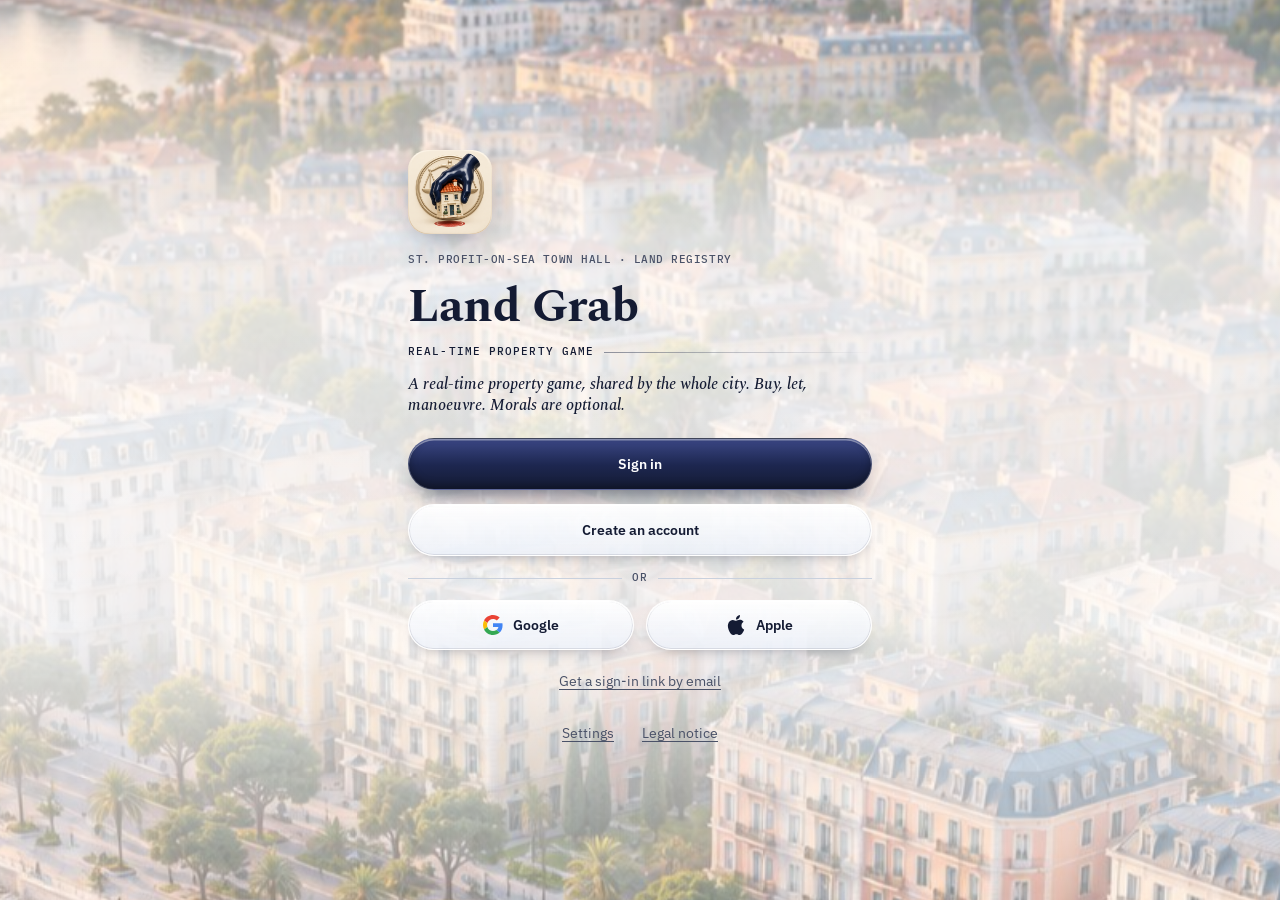
==== index.html @ 0602dc7c "Mise à jour du jeu (0fb1135)" ====
<!doctype html>
<html lang="fr">
  <head>
    <meta charset="UTF-8" />
    <meta
      name="viewport"
      content="width=device-width, initial-scale=1, viewport-fit=cover, user-scalable=no"
    />
    <meta name="theme-color" content="#eef2f8" />
    <meta name="apple-mobile-web-app-capable" content="yes" />
    <meta name="mobile-web-app-capable" content="yes" />
    <meta name="apple-mobile-web-app-status-bar-style" content="black-translucent" />
    <meta name="apple-mobile-web-app-title" content="Main Basse" />
    <link rel="apple-touch-icon" href="./icon-180.png" />
    <link rel="manifest" href="./manifest.webmanifest" />
    <link rel="icon" href="./favicon.png" type="image/png" />
    <title>Main Basse · Land Grab</title>
    <script type="module" crossorigin src="./assets/index-DuC7B8xB.js"></script>
    <link rel="stylesheet" crossorigin href="./assets/index-PH5h5qGn.css">
  </head>
  <body>
    <div id="app"></div>
  </body>
</html>
---- assets/index-PH5h5qGn.css ----
@font-face{font-family:Spectral;font-style:normal;font-display:swap;font-weight:700;src:url(./spectral-latin-700-normal-Cd2m0ohD.woff2)format("woff2"),url(./spectral-latin-700-normal-Cxe-XGuy.woff)format("woff")}@font-face{font-family:Spectral;font-style:italic;font-display:swap;font-weight:500;src:url(./spectral-latin-500-italic-CqeZqSS8.woff2)format("woff2"),url(./spectral-latin-500-italic-DxwFSvPk.woff)format("woff")}@font-face{font-family:IBM Plex Sans;font-style:normal;font-display:swap;font-weight:400;src:url(./ibm-plex-sans-latin-400-normal-CDDApCn2.woff2)format("woff2"),url(./ibm-plex-sans-latin-400-normal-CYLoc0-x.woff)format("woff")}@font-face{font-family:IBM Plex Sans;font-style:normal;font-display:swap;font-weight:500;src:url(./ibm-plex-sans-latin-500-normal-6ng42L7E.woff2)format("woff2"),url(./ibm-plex-sans-latin-500-normal-BgVn5rGT.woff)format("woff")}@font-face{font-family:IBM Plex Sans;font-style:normal;font-display:swap;font-weight:600;src:url(./ibm-plex-sans-latin-600-normal-CuJfVYMP.woff2)format("woff2"),url(./ibm-plex-sans-latin-600-normal-Cu4Hd6ag.woff)format("woff")}@font-face{font-family:IBM Plex Mono;font-style:normal;font-display:swap;font-weight:500;src:url(./ibm-plex-mono-latin-500-normal-DSY6xOcd.woff2)format("woff2"),url(./ibm-plex-mono-latin-500-normal-CB9ihrfo.woff)format("woff")}@font-face{font-family:IBM Plex Mono;font-style:normal;font-display:swap;font-weight:600;src:url(./ibm-plex-mono-latin-600-normal-BgSNZQsw.woff2)format("woff2"),url(./ibm-plex-mono-latin-600-normal-DWFSQ4vo.woff)format("woff")}:root{--f-acte:"Spectral", Georgia, "Times New Roman", serif;--f-ui:"IBM Plex Sans", system-ui, -apple-system, "Segoe UI", sans-serif;--f-ref:"IBM Plex Mono", ui-monospace, Menlo, monospace}*,:before,:after{box-sizing:border-box}[hidden]{display:none!important}html,body{height:100%}body{background:var(--desk);color:var(--ink);font-family:var(--f-ui);-webkit-tap-highlight-color:transparent;place-items:center;margin:0;font-size:14px;line-height:1.45;display:grid;overflow:hidden}#app{place-items:center;width:100%;height:100%;display:grid}.frame{background:var(--paper);grid-template-rows:auto 1fr auto;width:100%;height:100%;display:grid;position:relative;overflow:hidden}@media (min-aspect-ratio:3/4) and (min-width:700px){.frame{aspect-ratio:9/19;border:10px solid #1b1f2b;border-radius:34px;width:auto;height:min(100% - 32px,900px);box-shadow:0 30px 60px -30px #0009}}.top{padding:calc(10px + env(safe-area-inset-top,0px)) max(14px, env(safe-area-inset-right,0px)) 0 max(14px, env(safe-area-inset-left,0px));border-bottom:1px solid var(--rule);grid-template-columns:1fr auto;align-items:start;gap:8px 10px;display:grid}.wallet{grid-column:1/-1;justify-content:space-between;align-items:baseline;gap:10px;display:flex}.day-bar{height:3px;margin:0 calc(-1 * max(14px, env(safe-area-inset-left,0px)));background:var(--rule);grid-column:1/-1}.day-bar i{background:var(--ink);width:0;height:100%;display:block}.titles{min-width:0}.city{font-family:var(--f-acte);font-size:1.25rem;font-weight:700;line-height:1.1}.sub,.ref{font-family:var(--f-ref);letter-spacing:.05em;text-transform:uppercase;color:var(--ink-soft);font-size:10.5px}.sub{margin-top:3px}.settings{flex-shrink:0;gap:6px;display:flex}.toggle{border:1.5px solid var(--ink);border-radius:6px;display:inline-flex;overflow:hidden}button{font:inherit;color:var(--ink);background:var(--sheet);cursor:pointer;border:0;min-height:34px;font-weight:600}button:focus-visible{outline:3px solid var(--highlight);outline-offset:-3px}button[aria-pressed=true]{background:var(--ink);color:var(--on-ink)}.chip{padding:0 10px;font-size:12px}.theme-btn{border:1.5px solid var(--ink);border-radius:6px}.stage{min-height:0;position:relative;overflow:hidden}.city-host{place-items:center;display:grid;position:absolute;inset:0}.city-canvas{touch-action:none;cursor:grab;width:100%;height:100%;display:block;position:absolute;inset:0}.city-canvas:active{cursor:grabbing}.city-labels{pointer-events:none;position:absolute;inset:0;overflow:hidden}.district-label{white-space:nowrap;text-align:center;font-family:var(--f-acte);color:var(--ink);text-shadow:0 0 3px var(--paper), 0 0 3px var(--paper), 0 0 6px var(--paper);font-size:12px;font-weight:700;line-height:1.1;position:absolute;top:0;left:0}.district-label small{font-family:var(--f-ref);letter-spacing:.06em;text-transform:uppercase;color:var(--ink-soft);font-size:.62em;font-weight:600;display:block}.map-tag{white-space:nowrap;font-family:var(--f-ref);letter-spacing:.04em;text-transform:uppercase;border-radius:2px;padding:2px 5px;font-size:10px;font-weight:600;position:absolute;top:0;left:0;box-shadow:0 2px 6px -2px #0006}.map-tag.sale{background:var(--highlight);color:#141b33;border:1px solid #141b33}.map-tag.incident{background:var(--stamp);color:#fff;border:1px solid #0006}.zoom-chip{background:var(--ink);color:var(--on-ink);font-family:var(--f-ref);pointer-events:none;border-radius:4px;padding:5px 9px;font-size:10.5px;line-height:1.3;display:grid;position:absolute;top:10px;left:12px}.zoom-chip b{font-size:12px}.side{gap:8px;display:grid;position:absolute;top:30%;right:12px}.round{border:1.5px solid var(--ink);border-radius:6px;width:42px;height:42px;font-size:20px;line-height:1;box-shadow:0 3px 8px -4px #0006}.debug{background:var(--sheet);border:1px solid var(--ink);font-family:var(--f-ref);pointer-events:none;border-radius:4px;grid-template-columns:auto auto;gap:2px 12px;margin:0;padding:6px 9px;font-size:10.5px;display:grid;position:absolute;bottom:10px;left:12px}.debug dt{color:var(--ink-soft)}.debug dd{text-align:right;margin:0;font-weight:600}.sheet{background:var(--sheet);border:1.5px solid var(--ink);border-radius:4px;gap:10px;width:min(100% - 32px,320px);padding:16px;display:grid}.sheet-title{font-family:var(--f-acte);margin:0;font-size:1.35rem;font-weight:700;line-height:1.15}.sheet-body{color:var(--ink-soft);margin:0}.amount{font-family:var(--f-ref);font-variant-numeric:tabular-nums;font-size:1.05rem;font-weight:600}.amount.small{font-size:.9rem}.card{background:var(--sheet);border:1.5px solid var(--ink);border-radius:10px;gap:6px;padding:12px 14px;display:grid;position:relative;box-shadow:0 8px 22px -10px #00000080}.card-title{font-family:var(--f-acte);margin:0;padding-right:40px;font-size:1.2rem;font-weight:700;line-height:1.15}.card-row{flex-wrap:wrap;justify-content:space-between;align-items:baseline;gap:10px;display:flex}.card-where{color:var(--ink-soft)}.close{border:1px solid var(--ink);border-radius:6px;width:34px;height:34px;font-size:18px;position:absolute;top:8px;right:8px}.status{font-family:var(--f-ref);letter-spacing:.05em;text-transform:uppercase;border-radius:2px;padding:2px 6px;font-size:10px;font-weight:600}.st-sale{background:var(--highlight);color:#141b33;border:1px solid #141b33}.st-incident{background:var(--stamp);color:#fff}.st-mine{background:var(--mine);color:#fff}.st-none{color:var(--ink);border:1px solid var(--ink)}.map-bottom{pointer-events:none;gap:8px;display:grid;position:absolute;bottom:12px;left:12px;right:12px}.map-bottom>*{pointer-events:auto}.tabs{border-top:1.5px solid var(--ink);padding-bottom:env(safe-area-inset-bottom,0px);background:var(--sheet);grid-template-columns:repeat(5,1fr);display:grid}.tab{border-radius:0;min-height:54px;padding:0 2px;font-size:12px;position:relative}.tab+.tab{border-left:1px solid var(--rule)}.badge{background:var(--stamp);color:#fff;min-width:18px;height:18px;font-family:var(--f-ref);border-radius:9px;padding:0 5px;font-size:10.5px;font-style:normal;line-height:18px;position:absolute;top:5px;right:6%}.screen{-webkit-overflow-scrolling:touch;background:var(--paper);padding:14px max(14px, env(safe-area-inset-right,0px)) 24px max(14px, env(safe-area-inset-left,0px));align-content:start;gap:12px;display:grid;position:absolute;inset:0;overflow-y:auto}.screen-title{font-family:var(--f-acte);margin:0;font-size:1.5rem;font-weight:700;line-height:1.1}.section-title{font-family:var(--f-ref);letter-spacing:.07em;text-transform:uppercase;color:var(--ink-soft);border-top:2px solid var(--ink);margin:6px 0 0;padding-top:8px;font-size:11px;font-weight:600}.doc{background:var(--sheet);border:1px solid var(--rule);border-radius:4px;gap:6px;padding:12px 14px;display:grid;box-shadow:0 6px 14px -12px #00000080}.doc.letter.unread{border-left-color:var(--stamp)}.doc-row{justify-content:space-between;align-items:baseline;gap:12px;display:flex}.doc-row.total{border-top:1px dashed var(--rule);padding-top:6px;font-weight:600}.doc-label{color:var(--ink-soft);flex-shrink:0}.doc-value{text-align:right;font-weight:500}.doc-note,.doc-body{color:var(--ink-soft);margin:0}.doc-body{color:var(--ink);font-family:var(--f-acte);font-size:1.02rem;font-weight:500}.warn{color:var(--stamp)}.pos{color:var(--money)}.neg{color:var(--stamp)}.stars{letter-spacing:.15em;color:var(--ink)}.stamp{font-family:var(--f-ref);letter-spacing:.1em;text-transform:uppercase;border:2px double;border-radius:4px;padding:2px 8px;font-size:10.5px;font-weight:600;display:inline-block;transform:rotate(-3deg)}.stamp.good{color:var(--money)}.stamp.bad{color:var(--stamp)}.stamp.neutral{color:var(--ink)}.toast{background:var(--sheet);border:1.5px solid var(--ink);pointer-events:none;border-radius:6px;align-items:center;gap:10px;max-width:calc(100% - 24px);padding:8px 12px;font-weight:600;display:flex;position:absolute;top:10px;left:50%;transform:translate(-50%);box-shadow:0 10px 24px -10px #0000008c}.card-actions{flex-wrap:wrap;gap:8px;margin-top:4px;display:flex}.primary,.ghost,.danger{border:1.5px solid var(--ink);border-radius:6px;min-height:40px;padding:0 14px;font-size:13px}.primary{background:var(--ink);color:var(--on-ink)}.danger{background:var(--stamp);border-color:var(--stamp);color:#fff}button:disabled{opacity:.55;cursor:default}.pick-list{gap:6px;max-height:34vh;display:grid;overflow-y:auto}.pick{text-align:left;border:1px solid var(--rule);border-radius:6px;gap:2px;padding:8px 10px;font-weight:400;display:grid}.pick b{font-family:var(--f-acte);font-size:1.02rem}.seg{border:1.5px solid var(--ink);border-radius:8px;grid-template-columns:repeat(3,1fr);display:grid;overflow:hidden}.seg button{min-height:44px;font-size:13px}.rotate{background:var(--paper);text-align:center;place-content:center;gap:8px;padding:24px;display:none;position:absolute;inset:0}@media (orientation:landscape) and (max-height:500px){.rotate{display:grid}}.screen .doc{gap:9px;padding:14px 16px}.screen .doc-row{font-size:14.5px}.screen .doc-note{font-size:14px}.doc.muted{opacity:.6}.meter{background:var(--rule);border-radius:4px;height:8px;overflow:hidden}.meter i{background:var(--ink);height:100%;display:block}.screen>.ghost,.screen>.card-actions{margin-top:4px}.screen .card-actions button{flex:140px;min-height:46px;font-size:14px}.card .doc-row{font-size:14px}.seg.two{background:var(--sheet);grid-template-columns:repeat(2,1fr)}.screen{grid-auto-rows:max-content}.screen>.seg{min-height:46px}.st-rival{color:#fff;background:#8a5bd6}.trip{background:var(--sheet);border:1.5px solid var(--ink);border-radius:6px;grid-template-columns:1fr auto;align-items:center;gap:6px 10px;padding:8px 10px 0 12px;display:grid;position:absolute;top:58px;left:12px;right:66px;overflow:hidden;box-shadow:0 10px 24px -12px #00000080}.trip-text{gap:2px;min-width:0;display:grid}.trip-text b{white-space:nowrap;text-overflow:ellipsis;font-size:13px;overflow:hidden}.trip .ghost{min-height:34px;padding:0 10px;font-size:12px}.trip .day-bar{margin:0 -10px 0 -12px}.player-pin{font-family:var(--f-ref);letter-spacing:.06em;text-transform:uppercase;background:var(--ink);color:var(--on-ink);white-space:nowrap;border-radius:3px;padding:3px 6px;font-size:10px;font-weight:600;position:absolute;top:0;left:0;box-shadow:0 2px 8px -2px #00000080}.player-pin:after{content:"";border:5px solid #0000;border-bottom:0;border-top-color:var(--ink);margin-left:-5px;position:absolute;bottom:-5px;left:50%}.frame.at-home .top,.frame.at-home .tabs,.frame.at-home .zoom-chip,.frame.at-home .side,.frame.at-home .map-bottom,.frame.at-home .trip,.frame.at-home .toast{visibility:hidden}.home{z-index:20;pointer-events:none;grid-template-rows:auto 1fr;transition:opacity .45s,transform .45s cubic-bezier(.2,.8,.2,1);display:grid;position:absolute;inset:0}.home.leaving{opacity:0;transform:scale(1.03)}.home>*{pointer-events:auto}.home-top{padding:calc(16px + env(safe-area-inset-top,0px)) 16px 12px;background:linear-gradient(180deg, var(--home-haze), transparent);justify-content:space-between;align-items:center;gap:10px;display:flex}.home-top>.ref{height:40px;color:var(--ink);background:var(--glass-soft);border:1px solid var(--glass-edge);box-shadow:var(--glass-shadow-soft);border-radius:999px;align-items:center;padding:0 16px;display:flex}.home-sheet{margin:0 12px calc(14px + env(safe-area-inset-bottom,0px));background:var(--glass-bg);border:1px solid var(--glass-edge);box-shadow:var(--glass-shadow);border-radius:36px;align-self:end;gap:12px;padding:24px 22px 18px;display:grid}.home-title{font-family:var(--f-acte);letter-spacing:-.01em;margin:2px 0 0;font-size:clamp(2.6rem,14vw,3.4rem);font-weight:700;line-height:.98}.home-kind{font-family:var(--f-ref);letter-spacing:.1em;text-transform:uppercase;align-items:center;gap:10px;font-size:11px;display:flex}.home-kind:after{content:"";background:linear-gradient(90deg, var(--ink-soft), transparent);opacity:.6;flex:1;height:1px}.home-tagline{font-family:var(--f-acte);margin:0;font-size:1.1rem;font-style:italic;font-weight:500;line-height:1.38}.home-sheet .doc{background:var(--well);box-shadow:var(--well-shadow);border-radius:22px}.home-enter{min-height:56px;margin-top:2px;font-size:15px}.home-foot{text-align:center}:root{--glass:linear-gradient(165deg, #fffffff0 0%, #f5f8fce0 55%, #edf2faeb 100%);--sheen:radial-gradient(120% 55% at 18% 0%, #ffffffbf, #fff0 62%);--glass-bg:var(--sheen), var(--glass);--glass-soft:linear-gradient(170deg, #ffffffdb, #f0f4fbb8);--glass-btn:linear-gradient(180deg, #fffffff5, #ecf1fad1);--glass-drop:linear-gradient(180deg, #fffffffa, #e6ecf8e0);--glass-edge:#fffffff2;--glass-hi:#fff;--glass-line:#141b331a;--glass-shadow:inset 0 1.5px 0 var(--glass-hi), inset 0 -1px 0 #ffffff73, inset 0 0 0 .5px #141b330f, 0 24px 48px -22px #141b338c, 0 3px 10px -4px #141b332e;--glass-shadow-soft:inset 0 1px 0 var(--glass-hi), 0 10px 24px -12px #141b3373;--well:linear-gradient(180deg, #141b3309, #ffffff80);--well-shadow:inset 0 1px 3px #141b3314;--veil:linear-gradient(180deg, #ecf1f8cc, #e2e9f4e6);--home-haze:#e8eef7d9;--ink-grad:linear-gradient(180deg, #3b4785 0%, #1d2750 52%, #141b33 100%);--ink-shadow:inset 0 1.5px 0 #fff6, inset 0 -3px 8px #00000047, 0 14px 26px -12px #141b33bf;--top-space:calc(env(safe-area-inset-top,0px) + 104px);--bottom-space:calc(env(safe-area-inset-bottom,0px) + 92px)}:root[data-theme=nuit]{--glass:linear-gradient(165deg, #2e364cf2 0%, #1e2434e6 55%, #1a202ef0 100%);--sheen:radial-gradient(120% 55% at 18% 0%, #ffffff1f, #fff0 62%);--glass-soft:linear-gradient(170deg, #343c54d6, #202638b8);--glass-btn:linear-gradient(180deg, #404a64f2, #282f42e6);--glass-drop:linear-gradient(180deg, #505c7cf2, #343c54eb);--glass-edge:#ffffff24;--glass-hi:#ffffff38;--glass-line:#ffffff1a;--glass-shadow:inset 0 1.5px 0 var(--glass-hi), inset 0 0 0 .5px #ffffff0d, 0 24px 48px -22px #000000d9, 0 3px 10px -4px #00000080;--glass-shadow-soft:inset 0 1px 0 var(--glass-hi), 0 10px 24px -12px #000000b3;--well:linear-gradient(180deg, #0003, #ffffff08);--well-shadow:inset 0 1px 3px #00000059;--veil:linear-gradient(180deg, #0c1018cc, #0a0d14e6);--home-haze:#0a0d14b3;--ink-grad:linear-gradient(180deg, #fff 0%, #e4e8f2 55%, #c9d0e0 100%);--ink-shadow:inset 0 1.5px 0 #ffffffe6, inset 0 -3px 8px #0000002e, 0 14px 26px -12px #000c}.frame{display:block}.stage{position:absolute;inset:0}.top{z-index:5;top:calc(12px + env(safe-area-inset-top,0px));border:1px solid var(--glass-edge);background:var(--glass-bg);box-shadow:var(--glass-shadow);border-radius:28px;grid-template-columns:1fr auto;gap:8px 12px;padding:12px 16px 12px 18px;position:absolute;left:12px;right:12px}.top .settings{display:none}.top .wallet{grid-area:1/2;justify-items:end;gap:1px;display:grid}.top .day-bar,.trip .day-bar{background:var(--glass-line);border-radius:2px;grid-column:1/-1;height:4px;margin:0;overflow:hidden}.day-bar i{background:var(--ink-grad);border-radius:2px;transition:width .5s}.tabs{z-index:5;left:12px;right:12px;bottom:calc(12px + env(safe-area-inset-bottom,0px));border:1px solid var(--glass-edge);background:var(--glass-bg);box-shadow:var(--glass-shadow);border-radius:40px;gap:2px;padding:6px;position:absolute}.tab,.tab+.tab{border:0}.tab{min-height:56px;color:var(--ink-soft);background:0 0;border-radius:28px;flex-direction:column;justify-content:center;align-items:center;gap:3px;padding:0;font-size:10.5px;transition:background .25s,color .25s,box-shadow .25s;display:flex}.tab[aria-pressed=true]{color:var(--ink);background:var(--glass-drop);box-shadow:inset 0 1px 0 var(--glass-hi), inset 0 -1px 2px #141b3314, 0 4px 10px -4px #141b3359}.tab-icon{fill:none;stroke:currentColor;stroke-width:1.8px;stroke-linecap:round;stroke-linejoin:round;width:22px;height:22px}.badge{min-width:17px;height:17px;box-shadow:0 0 0 2px var(--glass-edge);background:linear-gradient(#e0505a,#b8262f);font-size:10px;line-height:17px;top:4px;right:14%}.zoom-chip{top:var(--top-space);color:var(--ink);background:var(--glass-soft);border:1px solid var(--glass-edge);box-shadow:var(--glass-shadow-soft);border-radius:18px;padding:7px 12px}.zoom-chip b{font-family:var(--f-ui);font-size:13px}.zoom-chip span{color:var(--ink-soft)}.side{gap:10px;top:34%}.round{border:1px solid var(--glass-edge);background:var(--glass-soft);width:48px;height:48px;box-shadow:var(--glass-shadow-soft);border-radius:50%;font-size:22px;font-weight:500}.side-gap{height:6px}.map-bottom{top:var(--top-space);bottom:var(--bottom-space);flex-direction:column;justify-content:flex-end;gap:10px;display:flex}.map-bottom>.seg{flex-shrink:0}.map-bottom>.card{overscroll-behavior:contain;-webkit-overflow-scrolling:touch;min-height:0;overflow-y:auto}.trip{top:var(--top-space);z-index:3;border:1px solid var(--glass-edge);background:var(--glass-bg);box-shadow:var(--glass-shadow);border-radius:26px;gap:10px;padding:12px 12px 12px 18px;left:12px;right:12px}.trip .day-bar i{background:linear-gradient(90deg,#5d8fe6,#3b4785)}.toast{top:calc(var(--top-space) + 4px);z-index:6;border:1px solid var(--glass-edge);background:var(--glass-bg);box-shadow:var(--glass-shadow);border-radius:22px;gap:12px;padding:10px 16px;animation:.35s cubic-bezier(.2,.9,.3,1.2) glass-in}@keyframes glass-in{0%{opacity:0;transform:translate(-50%,-8px)scale(.96)}}.debug{bottom:calc(var(--bottom-space) + 64px);border:1px solid var(--glass-edge);background:var(--glass-soft);box-shadow:var(--glass-shadow-soft);border-radius:16px}.player-pin{background:var(--ink-grad);color:var(--on-ink);box-shadow:var(--ink-shadow);border-radius:999px;padding:4px 10px}.player-pin:after{border-top-color:#141b33}:root[data-theme=nuit] .player-pin:after{border-top-color:#c9d0e0}.map-tag{border-radius:999px;padding:4px 9px;font-size:10.5px;box-shadow:inset 0 1px #ffffffb3,0 8px 16px -8px #141b338c}.map-tag.sale,.st-sale{color:#3d3000;background:linear-gradient(#fff2a8,#f4d35e);border:1px solid #fffc}.map-tag.incident,.st-incident{color:#fff;background:linear-gradient(#e0505a,#b8262f);border:1px solid #ffffff80}.card{border:1px solid var(--glass-edge);background:var(--glass-bg);box-shadow:var(--glass-shadow);border-radius:30px;gap:8px;padding:16px 18px;animation:.35s cubic-bezier(.2,.9,.3,1.1) glass-rise}@keyframes glass-rise{0%{opacity:0;transform:translateY(14px)scale(.98)}}.close{border:1px solid var(--glass-edge);background:var(--glass-soft);width:36px;height:36px;box-shadow:var(--glass-shadow-soft);border-radius:50%;top:12px;right:12px}.status{border-radius:999px;padding:3px 9px}.st-mine{background:linear-gradient(#5d8fe6,#2c5fc4);border:1px solid #ffffff80}.st-rival{background:linear-gradient(#a37ae6,#7a4cc8)}.st-none{border:1px solid var(--glass-line);background:var(--glass-soft)}.screen{background:var(--veil);padding-top:var(--top-space);padding-bottom:calc(var(--bottom-space) + 12px);gap:12px}.doc{border:1px solid var(--glass-edge);background:var(--glass-bg);box-shadow:var(--glass-shadow);border-radius:24px;gap:7px;padding:14px 16px}.doc.letter{border-left:1px solid var(--glass-edge)}.doc.letter.unread{border-color:color-mix(in srgb, var(--stamp) 45%, transparent);border-left-color:color-mix(in srgb, var(--stamp) 45%, transparent)}.card .doc{background:var(--well);box-shadow:var(--well-shadow);border-radius:20px}.section-title{border-top:0;margin:4px 0 -4px;padding:6px 4px 0}.screen-title{padding:0 4px}.sheet{border:1px solid var(--glass-edge);background:var(--glass-bg);box-shadow:var(--glass-shadow);border-radius:28px}.pick{border:1px solid var(--glass-edge);background:var(--glass-soft);box-shadow:var(--glass-shadow-soft);border-radius:18px}.meter{background:var(--glass-line);border-radius:4px}.meter i{background:var(--ink-grad);border-radius:4px}.meter.alert i{background:linear-gradient(90deg,#e0505a,#b8262f)}.primary,.ghost,.danger{border-radius:999px;min-height:46px;padding:0 18px;font-size:14px;transition:transform .15s,box-shadow .15s}.primary{color:var(--on-ink);background:var(--ink-grad);box-shadow:var(--ink-shadow);border:1px solid #ffffff2e}.ghost{color:var(--ink);background:var(--glass-btn);border:1px solid var(--glass-edge);box-shadow:inset 0 1px 0 var(--glass-hi), inset 0 0 0 1px var(--glass-line), 0 8px 16px -10px #141b3373}.danger{color:#fff;background:linear-gradient(#e0505a 0%,#c8323c 55%,#a81f28 100%);border:1px solid #ffffff40;box-shadow:inset 0 1.5px #ffffff73,inset 0 -3px 8px #0003,0 14px 26px -12px #b8262fb3}.primary:active,.ghost:active,.danger:active,.round:active{transform:scale(.96)}.primary:active{box-shadow:inset 0 3px 8px #00000073}button:disabled{opacity:.45;box-shadow:none;transform:none}.seg,.toggle{border:1px solid var(--glass-edge);background:var(--glass-soft);box-shadow:var(--glass-shadow-soft);border-radius:999px;gap:4px;padding:4px;overflow:visible}.toggle{padding:3px}.seg button,.toggle button{background:0 0;border-radius:999px;transition:background .25s,color .25s}.seg button+button{border-left:0}.seg button[aria-pressed=true],.toggle button[aria-pressed=true]{color:var(--on-ink);background:var(--ink-grad);box-shadow:inset 0 1px #ffffff59,0 6px 12px -6px #141b33b3}.seg.two{background:var(--glass-soft)}.chip{border-radius:999px}.theme-btn{border:1px solid var(--glass-edge);background:var(--glass-soft);min-height:42px;box-shadow:var(--glass-shadow-soft);border-radius:999px;padding:0 16px}.settings-row{flex-wrap:wrap;align-items:center;gap:8px;display:flex}.stamp{border-width:2.5px;border-radius:8px;transform:rotate(-5deg)}.doc>.stamp{justify-self:start}.top .city{white-space:nowrap;text-overflow:ellipsis;font-size:clamp(1rem,4.6vw,1.25rem);overflow:hidden}.stage:has(.map-bottom>.card:not([hidden])) :is(.side,.listings-btn,.zoom-chip,.fps-chip){visibility:hidden}.map-bottom>.card>.close{z-index:2;grid-row:1;justify-self:end;margin-bottom:-44px;position:sticky;top:0}.fps-chip{z-index:4;top:var(--top-space);font-family:var(--f-ref);color:var(--ink-soft);background:var(--glass-soft);border:1px solid var(--glass-edge);box-shadow:var(--glass-shadow-soft);pointer-events:none;border-radius:999px;align-items:baseline;gap:4px;padding:6px 12px;font-size:11px;display:flex;position:absolute;left:50%;transform:translate(-50%)}.fps-chip b{color:var(--ink);font-size:15px}.fps-chip[data-level=good] b{color:var(--money)}.fps-chip[data-level=ok] b{color:#b58900}.fps-chip[data-level=bad] b{color:var(--stamp)}.frame.at-home .fps-chip{visibility:hidden}.fps-row{align-items:center;margin-top:10px}.switch{border:1px solid var(--glass-edge);background:var(--glass-line);border-radius:16px;flex-shrink:0;width:56px;height:32px;min-height:32px;padding:0;transition:background .25s;position:relative}.switch i{background:linear-gradient(#fff,#eef2f8);border-radius:50%;width:24px;height:24px;transition:left .25s cubic-bezier(.3,1.3,.5,1);position:absolute;top:3px;left:3px;box-shadow:0 3px 8px -2px #141b3373,inset 0 1px #fff}.switch[aria-checked=true]{background:linear-gradient(#5d8fe6,#2c5fc4)}.switch[aria-checked=true] i{left:27px}.top-alert{color:#fff;background:linear-gradient(#e0505a,#b8262f);border-radius:14px;grid-column:1/-1;margin-top:2px;padding:7px 12px;font-size:12.5px;font-weight:600;box-shadow:inset 0 1px #fff6,0 6px 14px -8px #b8262fcc}.wallet .amount.neg{color:var(--stamp)}.listings-btn{z-index:3;top:var(--top-space);min-height:40px;color:var(--on-ink);background:var(--ink-grad);box-shadow:var(--ink-shadow);border:1px solid #ffffff2e;border-radius:999px;padding:0 16px;font-size:13px;position:absolute;right:12px}.frame.at-home .listings-btn,.frame.at-home .legend{visibility:hidden}.chips-scroll{scrollbar-width:none;gap:6px;padding:2px 2px 6px;display:flex;overflow-x:auto}.filter-chip{border:1px solid var(--glass-edge);background:var(--glass-soft);min-height:36px;box-shadow:var(--glass-shadow-soft);white-space:nowrap;flex-shrink:0}.filter-chip[aria-pressed=true]{color:var(--on-ink);background:var(--ink-grad)}.doc.listing .card-title{font-size:1.1rem}.legend{z-index:2;left:12px;top:calc(var(--top-space) + 58px);color:var(--ink);background:var(--glass-soft);border:1px solid var(--glass-edge);box-shadow:var(--glass-shadow-soft);pointer-events:none;border-radius:16px;gap:4px;padding:8px 12px;font-size:11px;display:grid;position:absolute}.legend-item{align-items:center;gap:8px;display:flex}.legend-line{border-radius:2px;width:22px;height:4px}.legend-line.metro-red{background:#e23b3b}.legend-line.metro-blue{background:#2f66d8}.legend-line.route{background:repeating-linear-gradient(90deg,#3b4785 0 5px,#0000 5px 8px)}.tuto{border:1px solid var(--glass-edge);background:var(--glass-bg);box-shadow:var(--glass-shadow);border-radius:24px;gap:6px;padding:12px 16px 14px;animation:.35s cubic-bezier(.2,.9,.3,1.1) glass-rise;display:grid}.tuto-title{font-family:var(--f-acte);font-size:1.08rem}.tuto-body{color:var(--ink-soft);margin:0;font-size:13.5px}.tuto-hide{min-height:28px;color:var(--ink-soft);background:0 0;border-radius:999px;padding:0 10px;font-size:11.5px}.tuto-go{justify-self:start;min-height:40px;margin-top:2px}.stage:has(.map-bottom>.tuto:not([hidden])) .side{visibility:hidden}.rank-row{align-items:center;gap:10px;padding:4px 0}.rank-pos{width:26px;font-family:var(--f-ref);color:var(--ink-soft);font-weight:600}.rank-name{text-overflow:ellipsis;white-space:nowrap;flex:1;min-width:0;overflow:hidden}.rank-row.me{background:color-mix(in srgb, var(--mine) 14%, transparent);border-radius:12px;margin:0 -8px;padding:6px 8px;font-weight:600}.friend-code{letter-spacing:.12em}.friend-form{gap:8px;display:flex}.friend-input{border:1px solid var(--glass-edge);background:var(--well);min-width:0;min-height:44px;box-shadow:var(--well-shadow);font:500 14px var(--f-ref);color:var(--ink);text-transform:uppercase;border-radius:999px;flex:1;padding:0 14px}.friend-input::placeholder{text-transform:none;font-family:var(--f-ui);color:var(--ink-soft)}.friend-row{border-top:1px solid var(--glass-line);grid-template-columns:1fr auto;align-items:center;gap:6px 10px;padding-top:8px;display:grid}.friend-row .card-actions{grid-column:1/-1;margin:0}.friend-who{gap:2px;display:grid}.wallet-line{border-radius:10px;align-items:center;gap:6px;display:inline-flex}.ducat{filter:drop-shadow(0 1px 1px #141b334d);flex-shrink:0;width:18px;height:18px}.wallet-line.gain{animation:.9s wallet-gain}.wallet-line.loss{animation:.7s wallet-loss}@keyframes wallet-gain{0%,to{background:0 0;transform:scale(1)}35%{background:color-mix(in srgb, var(--money) 18%, transparent);transform:scale(1.08)}}@keyframes wallet-loss{0%,to{background:0 0}30%{background:color-mix(in srgb, var(--stamp) 20%, transparent)}}.flying-coin{z-index:30;pointer-events:none;width:22px;height:22px;margin:-11px 0 0 -11px;animation:.85s cubic-bezier(.5,0,.2,1) both coin-fly;position:absolute}.flying-ducat{filter:drop-shadow(0 3px 4px #141b3359);width:100%;height:100%}@keyframes coin-fly{0%{opacity:0;transform:translate(0)scale(.4)rotate(0)}15%{opacity:1;transform:translateY(-24px)scale(1.15)rotate(40deg)}to{transform:translate(var(--dx), var(--dy)) scale(.55) rotate(320deg);opacity:.9}}.toast .stamp,.doc.letter.unread .stamp,.tenants-signed .stamp{animation:.45s cubic-bezier(.2,1.4,.4,1) both stamp-slam}@keyframes stamp-slam{0%{opacity:0;transform:scale(2.4)rotate(-16deg)}60%{opacity:1;transform:scale(.9)rotate(-4deg)}to{transform:scale(1)rotate(-5deg)}}@media (prefers-reduced-motion:reduce){*,:before,:after{transition-duration:.01ms!important;animation-duration:.01ms!important}}.monument-label{white-space:nowrap;font-family:var(--f-acte);color:var(--ink);background:var(--glass-soft);border:1px solid var(--glass-edge);box-shadow:var(--glass-shadow-soft);pointer-events:none;border-radius:999px;padding:4px 10px;font-size:12px;font-weight:700;position:absolute;top:0;left:0}.sale-cluster{color:#141b33;width:26px;height:26px;font-family:var(--f-ref);font-variant-numeric:tabular-nums;letter-spacing:-.02em;pointer-events:auto;cursor:pointer;background:linear-gradient(#ffffff8c,#fff0 55%),#f7d65cd1;border:1px solid #ffffffd9;border-radius:50%;place-items:center;padding:0;font-size:12px;font-weight:700;line-height:1;display:grid;position:absolute;top:0;left:0;box-shadow:inset 0 1px #ffffffe6,inset 0 -1px #141b331f,0 6px 14px -6px #141b3373}.sale-cluster[data-size=m]{width:32px;height:32px;font-size:13px}.sale-cluster[data-size=l]{width:40px;height:40px;font-size:13px}.screen:has(>.phone){grid-auto-rows:1fr;justify-items:center;overflow:hidden}.phone{background:var(--paper);border:7px solid #161b2c;border-radius:46px;grid-template-rows:auto auto 1fr auto;width:min(100%,390px);min-height:0;display:grid;position:relative;overflow:hidden;box-shadow:inset 0 0 0 1px #ffffff59,0 0 0 1px #ffffff80,0 24px 48px -18px #141b3399}.phone-status{font-family:var(--f-ui);color:var(--ink);justify-content:space-between;align-items:center;padding:10px 26px 4px;font-size:13px;display:flex}.phone-status b{font-variant-numeric:tabular-nums;font-weight:600}.phone:before{content:"";background:#161b2c;border-radius:12px;width:84px;height:22px;position:absolute;top:8px;left:50%;translate:-50%}.phone-signal{background:linear-gradient(to right, var(--ink) 0 3px, transparent 3px 6px, var(--ink) 6px 9px, transparent 9px 12px, var(--ink) 12px 15px, transparent 15px 18px, var(--ink) 18px 21px, transparent 21px);clip-path:polygon(0 100%,100% 0,100% 100%);width:22px;height:11px}.phone-head{border-bottom:1px solid var(--glass-line);grid-template-columns:1fr auto 1fr;align-items:center;gap:8px;padding:4px 12px 8px;display:grid}.phone-head:after{content:"";width:64px}.phone-head b{text-align:center;font-family:var(--f-acte);font-size:17px}.phone-back{white-space:nowrap;width:auto;min-height:32px;box-shadow:none;color:var(--ink);text-align:left;background:0 0;border:0;justify-self:start;padding:0;font-size:13px;font-weight:600}.phone-status{grid-row:1}.phone-head{grid-row:2}.phone-home{grid-row:4}.phone-body{-webkit-overflow-scrolling:touch;grid-row:3;grid-auto-rows:max-content;align-content:start;gap:12px;min-height:0;padding:12px 12px 16px;display:grid;overflow-y:auto}.phone-body>.ghost,.phone-body>.card-actions{margin-top:4px}.phone-body>.seg{min-height:46px}.phone:not([data-app=home]) .phone-body>.screen-title{display:none}.phone-home{background:var(--ink);opacity:.75;width:120px;height:5px;min-height:0;box-shadow:none;border:0;border-radius:3px;justify-self:center;margin:6px 0 9px;padding:0}.phone-apps{grid-template-columns:repeat(4,1fr);gap:18px 8px;padding:18px 6px;display:grid}.phone-app{min-height:0;box-shadow:none;color:var(--ink);background:0 0;border:0;justify-items:center;gap:6px;padding:0;display:grid}.phone-app-icon{color:#fff;background:linear-gradient(180deg, #ffffff59, #fff0 55%), var(--app-tint,#3d4d6b);border-radius:17px;place-items:center;width:60px;height:60px;display:grid;position:relative;box-shadow:inset 0 1px #fff9,0 8px 16px -8px #141b3399}.phone-app-icon .tab-icon{width:28px;height:28px}.phone-app-icon .badge{top:-6px;right:-8px}.phone-app-name{font-size:11.5px;font-weight:500}.app-clients{--app-tint:#2f6b4f}.app-bank{--app-tint:#2c4f8c}.app-mail{--app-tint:#b3322b}.app-profile{--app-tint:#5a5f6e}.app-listings{--app-tint:#b88a12}.sale-cluster.mine{color:#fff;background:linear-gradient(#ffffff80,#fff0 55%),#2c5fc4db;box-shadow:inset 0 1px #ffffffb3,0 0 0 3px #5d8fe659,0 6px 14px -6px #141b3380}.property-tile{text-align:left;border:1px solid var(--glass-edge);background:var(--glass-bg);min-height:0;box-shadow:var(--glass-shadow);color:var(--ink);border-radius:24px;grid-template-columns:84px 1fr;align-items:center;gap:12px;padding:10px 14px 10px 10px;display:grid}.property-photo{background:radial-gradient(circle at 50% 30%,#ffffffe6,#d6e2f2b3);border-radius:18px;place-items:center;width:84px;height:84px;display:grid;overflow:hidden;box-shadow:inset 0 1px #fff,inset 0 -8px 16px -10px #141b3340}.property-photo img{object-fit:contain;width:100%;height:100%}.property-text{gap:2px;min-width:0;display:grid}.property-name{font-family:var(--f-acte);font-size:16px;line-height:1.2}.property-value{font-family:var(--f-ref);font-size:14px;font-weight:600}.property-gain,.property-tenant{font-size:12.5px}.property-gain.up{color:var(--ok,#2f6b4f)}.property-gain.down,.property-tenant.warn{color:var(--stamp)}.model-box{border:1px solid var(--glass-edge);height:260px;box-shadow:inset 0 1px 0 #fff, var(--glass-shadow-soft);touch-action:none;background:radial-gradient(circle at 50% 35%,#fffffff2,#cedcf0bf);border-radius:24px;overflow:hidden}.model-box canvas{display:block}.model-hint{text-align:center;margin-top:-6px}.trend-up{color:var(--ok,#2f6b4f)}.trend-down{color:var(--stamp)}.law-options{gap:8px;display:grid}.law-option{text-align:left;border:1px solid var(--glass-line);background:var(--glass-soft);min-height:0;box-shadow:none;color:var(--ink);border-radius:18px;gap:2px;padding:10px 14px;display:grid}.law-option b{font-family:var(--f-ref);letter-spacing:.04em;font-size:12px}.law-option span{font-size:13.5px;line-height:1.35}.law-option[aria-pressed=true]{border-color:var(--ink);background:var(--ink-grad,var(--ink));color:var(--on-ink,#fff)}.law-advice{color:#2f6b4f;background:#2f6b4f26;border-radius:999px;justify-self:start;margin-top:4px;padding:1px 8px;font-size:11px;font-style:normal;font-weight:600}.law-option[aria-pressed=true] .law-advice{color:inherit;background:#fff3}.app-messages{--app-tint:#2f8f6b}.thread{text-align:left;border:1px solid var(--glass-edge);background:var(--glass-bg);min-height:0;box-shadow:var(--glass-shadow-soft);color:var(--ink);border-radius:22px;grid-template-columns:44px 1fr auto;align-items:center;gap:12px;padding:12px 14px;display:grid}.thread-avatar{width:44px;height:44px;font-family:var(--f-acte);color:#fff;background:linear-gradient(#5d8fe6,#2c5fc4);border-radius:50%;place-items:center;font-size:18px;font-weight:700;display:grid}.thread-text{gap:1px;min-width:0;display:grid}.thread-preview{color:var(--ink-soft);text-overflow:ellipsis;white-space:nowrap;font-size:13px;overflow:hidden}.thread.unread .thread-preview{color:var(--ink);font-weight:600}.thread-side{font-family:var(--f-ref);color:var(--ink-soft);justify-items:end;gap:6px;font-size:10.5px;display:grid}.thread-side .badge{position:static}.bubbles{gap:8px;display:grid}.bubble-day{font-family:var(--f-ref);color:var(--ink-soft);justify-self:center;margin-top:6px;font-size:10.5px}.bubble{background:var(--glass-bg);border:1px solid var(--glass-edge);max-width:85%;box-shadow:var(--glass-shadow-soft);border-radius:18px 18px 18px 6px;justify-self:start;margin:0;padding:9px 13px;font-size:14px;line-height:1.4}.bubble.late,.bubble.lateAgain{border-color:color-mix(in srgb, var(--stamp) 45%, transparent)}.bubble.repaid{border-color:#2f6b4f80}.screen-back{z-index:3;border:1px solid var(--glass-edge);background:var(--glass-drop,var(--glass-bg));min-height:40px;box-shadow:var(--glass-shadow);color:var(--ink);border-radius:999px;justify-self:start;padding:0 16px;font-weight:600;position:sticky;top:4px}.frame:has(.screen:not([hidden])) .fps-chip{display:none}.ledger-details summary{cursor:pointer;color:var(--ink-soft);padding:6px 0 2px;font-size:13.5px;font-weight:600}.ledger-details[open] summary{margin-bottom:4px}.app-news{--app-tint:#6b4fa0}.report-form{gap:10px;display:grid}.report-form select,.report-form textarea{box-sizing:border-box;width:100%;font:inherit;color:var(--ink);border:1px solid var(--glass-line);background:var(--glass-soft);border-radius:14px;padding:10px 12px;font-size:15px}.report-form textarea{resize:vertical;min-height:96px}.top .sub{white-space:nowrap}.top .sub.online:after{content:"";vertical-align:1px;background:#34b36b;border-radius:50%;width:7px;height:7px;margin-left:7px;display:inline-block;box-shadow:0 0 0 2px #34b36b40}.admin-input,.admin-form select{box-sizing:border-box;width:100%;font:inherit;color:var(--ink);border:1px solid var(--glass-line);background:var(--glass-soft);border-radius:14px;padding:10px 12px;font-size:15px}.card-actions .admin-input{flex:120px;width:auto}.admin-form{gap:6px;display:grid}.admin-form label{margin-top:4px}.admin-event{border-bottom:1px solid var(--glass-line);gap:2px;padding:8px 0;display:grid}.admin-event:last-child{border-bottom:0}.doc.auction.leading{box-shadow:inset 0 0 0 2px color-mix(in srgb, var(--money,#2e7d4f) 55%, transparent), var(--glass-shadow,0 10px 30px #0000001f)}.auction-clock{font-variant-numeric:tabular-nums;font-family:IBM Plex Mono,monospace}.doc-note.good{color:var(--money,#2e7d4f)}.issue-box .button,.issue-box button{width:100%;margin-top:8px}.doc.quest .quest-name{font-weight:600;display:block}.doc.quest.done{box-shadow:inset 0 0 0 2px color-mix(in srgb, var(--money) 55%, transparent), var(--glass-shadow-soft)}.doc.quest.claimed{opacity:.7}.doc.quest .meter{margin:8px 0}.welcome{background:#fff;grid-template-rows:1fr;display:grid;position:fixed;inset:0;overflow:hidden}:root[data-theme=nuit] .welcome{background:var(--desk)}.welcome>*{z-index:1;position:relative}.welcome .home-top{background:0 0;position:absolute;top:0;left:0;right:0}.welcome .home-sheet{overscroll-behavior:contain;grid-row:1;align-self:center;max-height:calc(100dvh - 140px);margin:0 12px;overflow-y:auto}.welcome-form{gap:10px;display:grid}.welcome-input{width:100%;min-height:48px;font-size:16px}.welcome-or{font-family:var(--f-ref);letter-spacing:.1em;text-transform:uppercase;color:var(--ink-soft);align-items:center;gap:10px;font-size:11px;display:flex}.welcome-or:before,.welcome-or:after{content:"";background:var(--rule);flex:1;height:1px}.welcome-foot{justify-content:center;gap:18px;display:flex}button.link{box-shadow:none;color:var(--ink-soft);text-underline-offset:3px;font:inherit;cursor:pointer;background:0 0;border:none;padding:6px 2px;font-size:14px;text-decoration:underline}.welcome-consent{align-items:flex-start;gap:10px;font-size:14px;line-height:1.4;display:flex}.welcome-consent input{flex:none;width:20px;height:20px;margin-top:1px}.welcome .seg button,.legal+.seg button{font-size:13px}.doc.legal{max-height:46vh;overflow-y:auto}.legal-title{font-family:var(--f-acte);margin:10px 0 2px;font-size:1.05rem}.welcome .toggle{flex-wrap:wrap}.welcome{touch-action:manipulation;height:100dvh}.welcome .home-sheet{gap:10px;max-height:calc(100dvh - 24px);padding:20px 20px 16px}.welcome .home-title{font-size:clamp(2.3rem,12vw,3rem)}.welcome .home-tagline{font-size:1rem;line-height:1.32}.welcome .home-enter,.welcome .welcome-sheet>.button,.welcome .welcome-sheet>button:not(.link){min-height:48px;padding-top:0;padding-bottom:0}.welcome-oauth{grid-template-columns:1fr 1fr;gap:10px;display:grid}.welcome-oauth button{min-height:46px}.welcome button.link{padding:2px}@media (max-height:720px){.welcome .home-sheet{gap:8px;padding:16px 18px 12px}.welcome .home-title{font-size:clamp(2rem,10vw,2.5rem)}.welcome .home-tagline{font-size:.92rem}.welcome .home-enter,.welcome .welcome-sheet>button:not(.link){min-height:44px}.welcome-oauth button{min-height:42px}}@media (max-height:620px){.welcome .home-tagline,.welcome .welcome-sheet>.ref{display:none}}.welcome .home-sheet{box-sizing:border-box;width:100%;max-width:520px;height:100dvh;max-height:none;padding:calc(20px + env(safe-area-inset-top,0px)) 24px calc(20px + env(safe-area-inset-bottom,0px));box-shadow:none;background:0 0;border:none;border-radius:0;grid-row:1;align-content:center;place-self:stretch center;gap:14px;margin:0;padding-left:28px;padding-right:28px}.welcome .home-tagline{margin-bottom:6px}.welcome .home-enter,.welcome .welcome-sheet>button:not(.link){min-height:52px}.welcome-oauth{gap:12px}.welcome-oauth button{justify-content:center;align-items:center;gap:10px;min-height:50px;display:inline-flex}.welcome-oauth .brand{flex:none;width:20px;height:20px}.welcome-foot{gap:24px;margin-top:4px}@media (max-height:720px){.welcome .home-sheet{gap:10px}.welcome .home-enter,.welcome .welcome-sheet>button:not(.link){min-height:46px}.welcome-oauth button{min-height:44px}}.welcome{isolation:isolate}.welcome:before{content:"";z-index:-2;will-change:transform;background:url(./home-city-Bg7KTJE9.jpg) 50% 40%/cover no-repeat;animation:38s ease-in-out infinite alternate welcome-city;position:absolute;inset:-4%}.welcome:after{content:"";z-index:-1;background:linear-gradient(#ffffff59 0%,#ffffffd1 26%,#ffffffdb 70%,#ffffff73 100%);position:absolute;inset:0}:root[data-theme=nuit] .welcome:after{background:linear-gradient(#080a1073 0%,#080a10cc 26%,#080a10d6 70%,#080a1080 100%)}@keyframes welcome-city{0%{transform:scale(1.02)translate(0,0)}to{transform:scale(1.12)translate(-2%,-2.5%)}}@media (prefers-reduced-motion:reduce){.welcome:before{animation:none}}.welcome-logo{border-radius:20px;width:84px;height:84px;margin-bottom:4px;box-shadow:0 10px 28px -10px #141b3373}@media (max-height:720px){.welcome-logo{border-radius:15px;width:64px;height:64px}}@media (max-height:620px){.welcome-logo{display:none}}img.ducat,img.flying-ducat{object-fit:contain}.bots-board .admin-grid{grid-template-columns:repeat(auto-fill,minmax(88px,1fr));gap:8px;display:grid}.bots-bar{grid-template-columns:96px 1fr auto;align-items:center;gap:8px;margin:6px 0;font-size:13px;display:grid}.bots-bar-track{background:var(--well,#0000000f);border-radius:999px;height:10px;overflow:hidden}.bots-bar-track i{background:var(--mine);border-radius:999px;height:100%;display:block}.bots-bar-track i.kind-speculateur{background:var(--stamp)}.bots-bar-track i.kind-tricheur{background:#7a3fb0}.bots-bar-track i.kind-absent{background:var(--ink-soft)}.bots-bar-track i.kind-encherisseur{background:var(--money)}.bots-bar-value{font-family:var(--f-ref);font-size:12px}.bots-chart svg{width:100%;height:auto;margin-top:8px}.bots-legend{flex-wrap:wrap;gap:10px;font-size:12px;display:flex}.bots-legend span:before{content:"";background:var(--dot);border-radius:999px;width:10px;height:10px;margin-right:5px;display:inline-block}.bots-feed{gap:4px;display:grid}.bots-feed-row{grid-template-columns:78px 1fr;align-items:baseline;gap:8px;font-size:13px;display:grid}.bots-feed-row.warn{color:var(--stamp)}.thread-wrap{gap:8px;display:grid}.thread{-webkit-touch-callout:none;-webkit-user-select:none;user-select:none}.thread-menu{grid-template-columns:1fr 1fr;gap:8px;display:grid}.phone-app-icon.logo{background:0 0;padding:0}.phone-app-logo{border-radius:inherit;width:100%;height:100%;display:block}.agency-head{align-items:center;gap:14px;display:flex}.agency-logo{width:64px;height:64px;box-shadow:var(--glass-shadow-soft);border-radius:16px}.agency-title{gap:4px;display:grid}.agency-title .screen-title{margin:0}.agency-state{font-family:var(--f-ref);letter-spacing:.08em;text-transform:uppercase;border:1px solid var(--rule);color:var(--ink-soft);border-radius:999px;justify-self:start;padding:3px 10px;font-size:11px}.agency-state.on{color:var(--money);border-color:currentColor}.market-list{gap:10px;display:grid}.market-row .doc-row:first-child b{font-family:var(--f-acte);font-size:1.05rem}.up{color:var(--money)}.auction-max{grid-template-columns:1fr auto;gap:8px;display:grid}.auction-max .invalid{border-color:var(--stamp)}
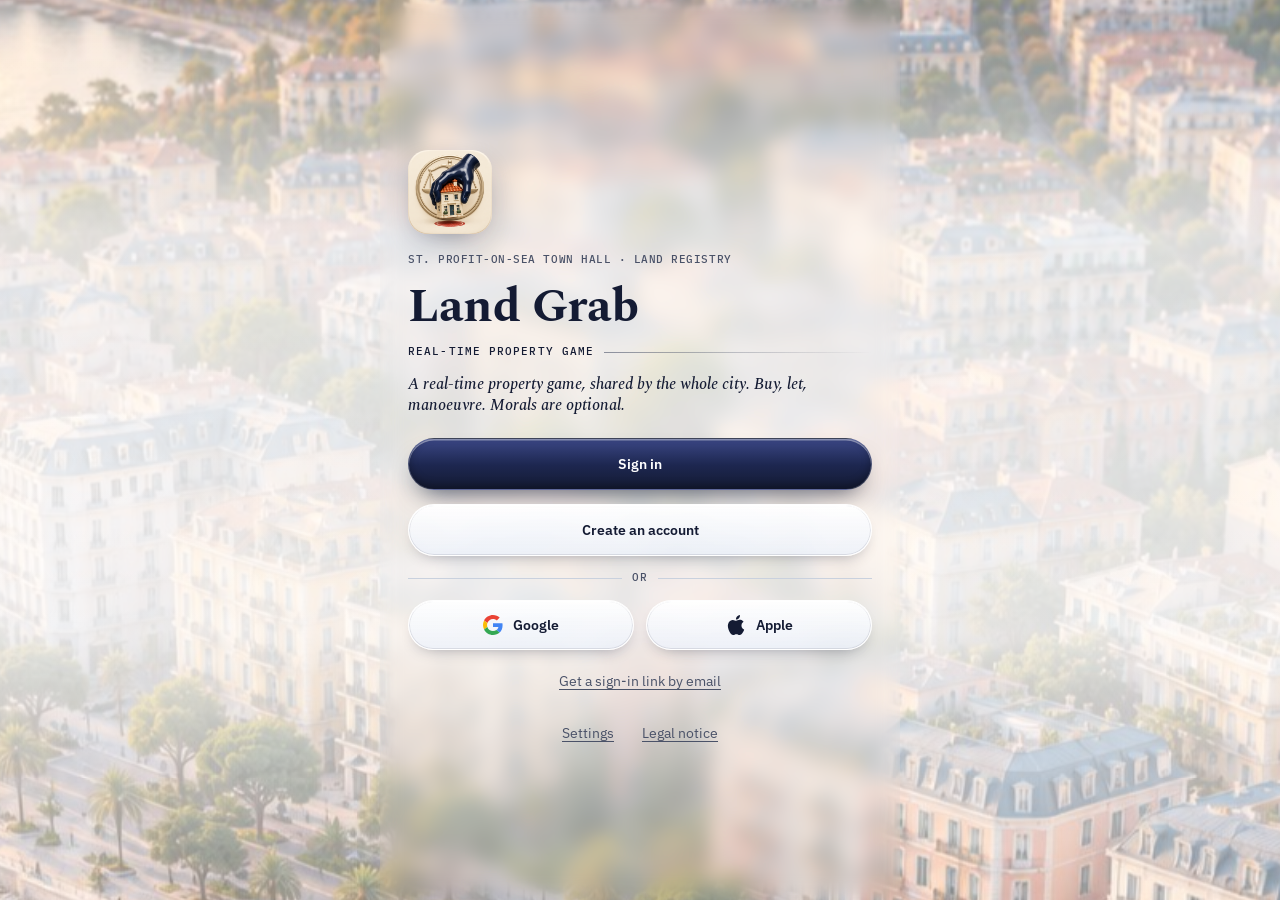
==== commit 094b55c9: "Mise à jour du jeu (6c21a33)" ====
--- a/index.html
+++ b/index.html
@@ -15,8 +15,8 @@
     <link rel="manifest" href="./manifest.webmanifest" />
     <link rel="icon" href="./favicon.png" type="image/png" />
     <title>Main Basse · Land Grab</title>
-    <script type="module" crossorigin src="./assets/index-DuC7B8xB.js"></script>
-    <link rel="stylesheet" crossorigin href="./assets/index-PH5h5qGn.css">
+    <script type="module" crossorigin src="./assets/index-B-BHEId3.js"></script>
+    <link rel="stylesheet" crossorigin href="./assets/index-C_d2BXol.css">
   </head>
   <body>
     <div id="app"></div>
--- a/assets/index-C_d2BXol.css
+++ b/assets/index-C_d2BXol.css
@@ -0,0 +1 @@
+@font-face{font-family:Spectral;font-style:normal;font-display:swap;font-weight:700;src:url(./spectral-latin-700-normal-Cd2m0ohD.woff2)format("woff2"),url(./spectral-latin-700-normal-Cxe-XGuy.woff)format("woff")}@font-face{font-family:Spectral;font-style:italic;font-display:swap;font-weight:500;src:url(./spectral-latin-500-italic-CqeZqSS8.woff2)format("woff2"),url(./spectral-latin-500-italic-DxwFSvPk.woff)format("woff")}@font-face{font-family:IBM Plex Sans;font-style:normal;font-display:swap;font-weight:400;src:url(./ibm-plex-sans-latin-400-normal-CDDApCn2.woff2)format("woff2"),url(./ibm-plex-sans-latin-400-normal-CYLoc0-x.woff)format("woff")}@font-face{font-family:IBM Plex Sans;font-style:normal;font-display:swap;font-weight:500;src:url(./ibm-plex-sans-latin-500-normal-6ng42L7E.woff2)format("woff2"),url(./ibm-plex-sans-latin-500-normal-BgVn5rGT.woff)format("woff")}@font-face{font-family:IBM Plex Sans;font-style:normal;font-display:swap;font-weight:600;src:url(./ibm-plex-sans-latin-600-normal-CuJfVYMP.woff2)format("woff2"),url(./ibm-plex-sans-latin-600-normal-Cu4Hd6ag.woff)format("woff")}@font-face{font-family:IBM Plex Mono;font-style:normal;font-display:swap;font-weight:500;src:url(./ibm-plex-mono-latin-500-normal-DSY6xOcd.woff2)format("woff2"),url(./ibm-plex-mono-latin-500-normal-CB9ihrfo.woff)format("woff")}@font-face{font-family:IBM Plex Mono;font-style:normal;font-display:swap;font-weight:600;src:url(./ibm-plex-mono-latin-600-normal-BgSNZQsw.woff2)format("woff2"),url(./ibm-plex-mono-latin-600-normal-DWFSQ4vo.woff)format("woff")}:root{--f-acte:"Spectral", Georgia, "Times New Roman", serif;--f-ui:"IBM Plex Sans", system-ui, -apple-system, "Segoe UI", sans-serif;--f-ref:"IBM Plex Mono", ui-monospace, Menlo, monospace}*,:before,:after{box-sizing:border-box}[hidden]{display:none!important}html,body{height:100%}body{background:var(--desk);color:var(--ink);font-family:var(--f-ui);-webkit-tap-highlight-color:transparent;place-items:center;margin:0;font-size:14px;line-height:1.45;display:grid;overflow:hidden}#app{place-items:center;width:100%;height:100%;display:grid}.frame{background:var(--paper);grid-template-rows:auto 1fr auto;width:100%;height:100%;display:grid;position:relative;overflow:hidden}@media (min-aspect-ratio:3/4) and (min-width:700px){.frame{aspect-ratio:9/19;border:10px solid #1b1f2b;border-radius:34px;width:auto;height:min(100% - 32px,900px);box-shadow:0 30px 60px -30px #0009}}.top{padding:calc(10px + env(safe-area-inset-top,0px)) max(14px, env(safe-area-inset-right,0px)) 0 max(14px, env(safe-area-inset-left,0px));border-bottom:1px solid var(--rule);grid-template-columns:1fr auto;align-items:start;gap:8px 10px;display:grid}.wallet{grid-column:1/-1;justify-content:space-between;align-items:baseline;gap:10px;display:flex}.day-bar{height:3px;margin:0 calc(-1 * max(14px, env(safe-area-inset-left,0px)));background:var(--rule);grid-column:1/-1}.day-bar i{background:var(--ink);width:0;height:100%;display:block}.titles{min-width:0}.city{font-family:var(--f-acte);font-size:1.25rem;font-weight:700;line-height:1.1}.sub,.ref{font-family:var(--f-ref);letter-spacing:.05em;text-transform:uppercase;color:var(--ink-soft);font-size:10.5px}.sub{margin-top:3px}.settings{flex-shrink:0;gap:6px;display:flex}.toggle{border:1.5px solid var(--ink);border-radius:6px;display:inline-flex;overflow:hidden}button{font:inherit;color:var(--ink);background:var(--sheet);cursor:pointer;border:0;min-height:34px;font-weight:600}button:focus-visible{outline:3px solid var(--highlight);outline-offset:-3px}button[aria-pressed=true]{background:var(--ink);color:var(--on-ink)}.chip{padding:0 10px;font-size:12px}.theme-btn{border:1.5px solid var(--ink);border-radius:6px}.stage{min-height:0;position:relative;overflow:hidden}.city-host{place-items:center;display:grid;position:absolute;inset:0}.city-canvas{touch-action:none;cursor:grab;width:100%;height:100%;display:block;position:absolute;inset:0}.city-canvas:active{cursor:grabbing}.city-labels{pointer-events:none;position:absolute;inset:0;overflow:hidden}.district-label{white-space:nowrap;text-align:center;font-family:var(--f-acte);color:var(--ink);text-shadow:0 0 3px var(--paper), 0 0 3px var(--paper), 0 0 6px var(--paper);font-size:12px;font-weight:700;line-height:1.1;position:absolute;top:0;left:0}.district-label small{font-family:var(--f-ref);letter-spacing:.06em;text-transform:uppercase;color:var(--ink-soft);font-size:.62em;font-weight:600;display:block}.map-tag{white-space:nowrap;font-family:var(--f-ref);letter-spacing:.04em;text-transform:uppercase;border-radius:2px;padding:2px 5px;font-size:10px;font-weight:600;position:absolute;top:0;left:0;box-shadow:0 2px 6px -2px #0006}.map-tag.sale{background:var(--highlight);color:#141b33;border:1px solid #141b33}.map-tag.incident{background:var(--stamp);color:#fff;border:1px solid #0006}.zoom-chip{background:var(--ink);color:var(--on-ink);font-family:var(--f-ref);pointer-events:none;border-radius:4px;padding:5px 9px;font-size:10.5px;line-height:1.3;display:grid;position:absolute;top:10px;left:12px}.zoom-chip b{font-size:12px}.side{gap:8px;display:grid;position:absolute;top:30%;right:12px}.round{border:1.5px solid var(--ink);border-radius:6px;width:42px;height:42px;font-size:20px;line-height:1;box-shadow:0 3px 8px -4px #0006}.debug{background:var(--sheet);border:1px solid var(--ink);font-family:var(--f-ref);pointer-events:none;border-radius:4px;grid-template-columns:auto auto;gap:2px 12px;margin:0;padding:6px 9px;font-size:10.5px;display:grid;position:absolute;bottom:10px;left:12px}.debug dt{color:var(--ink-soft)}.debug dd{text-align:right;margin:0;font-weight:600}.sheet{background:var(--sheet);border:1.5px solid var(--ink);border-radius:4px;gap:10px;width:min(100% - 32px,320px);padding:16px;display:grid}.sheet-title{font-family:var(--f-acte);margin:0;font-size:1.35rem;font-weight:700;line-height:1.15}.sheet-body{color:var(--ink-soft);margin:0}.amount{font-family:var(--f-ref);font-variant-numeric:tabular-nums;font-size:1.05rem;font-weight:600}.amount.small{font-size:.9rem}.card{background:var(--sheet);border:1.5px solid var(--ink);border-radius:10px;gap:6px;padding:12px 14px;display:grid;position:relative;box-shadow:0 8px 22px -10px #00000080}.card-title{font-family:var(--f-acte);margin:0;padding-right:40px;font-size:1.2rem;font-weight:700;line-height:1.15}.card-row{flex-wrap:wrap;justify-content:space-between;align-items:baseline;gap:10px;display:flex}.card-where{color:var(--ink-soft)}.close{border:1px solid var(--ink);border-radius:6px;width:34px;height:34px;font-size:18px;position:absolute;top:8px;right:8px}.status{font-family:var(--f-ref);letter-spacing:.05em;text-transform:uppercase;border-radius:2px;padding:2px 6px;font-size:10px;font-weight:600}.st-sale{background:var(--highlight);color:#141b33;border:1px solid #141b33}.st-incident{background:var(--stamp);color:#fff}.st-mine{background:var(--mine);color:#fff}.st-none{color:var(--ink);border:1px solid var(--ink)}.map-bottom{pointer-events:none;gap:8px;display:grid;position:absolute;bottom:12px;left:12px;right:12px}.map-bottom>*{pointer-events:auto}.tabs{border-top:1.5px solid var(--ink);padding-bottom:env(safe-area-inset-bottom,0px);background:var(--sheet);grid-template-columns:repeat(5,1fr);display:grid}.tab{border-radius:0;min-height:54px;padding:0 2px;font-size:12px;position:relative}.tab+.tab{border-left:1px solid var(--rule)}.badge{background:var(--stamp);color:#fff;min-width:18px;height:18px;font-family:var(--f-ref);border-radius:9px;padding:0 5px;font-size:10.5px;font-style:normal;line-height:18px;position:absolute;top:5px;right:6%}.screen{-webkit-overflow-scrolling:touch;background:var(--paper);padding:14px max(14px, env(safe-area-inset-right,0px)) 24px max(14px, env(safe-area-inset-left,0px));align-content:start;gap:12px;display:grid;position:absolute;inset:0;overflow-y:auto}.screen-title{font-family:var(--f-acte);margin:0;font-size:1.5rem;font-weight:700;line-height:1.1}.section-title{font-family:var(--f-ref);letter-spacing:.07em;text-transform:uppercase;color:var(--ink-soft);border-top:2px solid var(--ink);margin:6px 0 0;padding-top:8px;font-size:11px;font-weight:600}.doc{background:var(--sheet);border:1px solid var(--rule);border-radius:4px;gap:6px;padding:12px 14px;display:grid;box-shadow:0 6px 14px -12px #00000080}.doc.letter.unread{border-left-color:var(--stamp)}.doc-row{justify-content:space-between;align-items:baseline;gap:12px;display:flex}.doc-row.total{border-top:1px dashed var(--rule);padding-top:6px;font-weight:600}.doc-label{color:var(--ink-soft);flex-shrink:0}.doc-value{text-align:right;font-weight:500}.doc-note,.doc-body{color:var(--ink-soft);margin:0}.doc-body{color:var(--ink);font-family:var(--f-acte);font-size:1.02rem;font-weight:500}.warn{color:var(--stamp)}.pos{color:var(--money)}.neg{color:var(--stamp)}.stars{letter-spacing:.15em;color:var(--ink)}.stamp{font-family:var(--f-ref);letter-spacing:.1em;text-transform:uppercase;border:2px double;border-radius:4px;padding:2px 8px;font-size:10.5px;font-weight:600;display:inline-block;transform:rotate(-3deg)}.stamp.good{color:var(--money)}.stamp.bad{color:var(--stamp)}.stamp.neutral{color:var(--ink)}.toast{background:var(--sheet);border:1.5px solid var(--ink);pointer-events:none;border-radius:6px;align-items:center;gap:10px;max-width:calc(100% - 24px);padding:8px 12px;font-weight:600;display:flex;position:absolute;top:10px;left:50%;transform:translate(-50%);box-shadow:0 10px 24px -10px #0000008c}.card-actions{flex-wrap:wrap;gap:8px;margin-top:4px;display:flex}.primary,.ghost,.danger{border:1.5px solid var(--ink);border-radius:6px;min-height:40px;padding:0 14px;font-size:13px}.primary{background:var(--ink);color:var(--on-ink)}.danger{background:var(--stamp);border-color:var(--stamp);color:#fff}button:disabled{opacity:.55;cursor:default}.pick-list{gap:6px;max-height:34vh;display:grid;overflow-y:auto}.pick{text-align:left;border:1px solid var(--rule);border-radius:6px;gap:2px;padding:8px 10px;font-weight:400;display:grid}.pick b{font-family:var(--f-acte);font-size:1.02rem}.seg{border:1.5px solid var(--ink);border-radius:8px;grid-template-columns:repeat(3,1fr);display:grid;overflow:hidden}.seg button{min-height:44px;font-size:13px}.rotate{background:var(--paper);text-align:center;place-content:center;gap:8px;padding:24px;display:none;position:absolute;inset:0}@media (orientation:landscape) and (max-height:500px){.rotate{display:grid}}.screen .doc{gap:9px;padding:14px 16px}.screen .doc-row{font-size:14.5px}.screen .doc-note{font-size:14px}.doc.muted{opacity:.6}.meter{background:var(--rule);border-radius:4px;height:8px;overflow:hidden}.meter i{background:var(--ink);height:100%;display:block}.screen>.ghost,.screen>.card-actions{margin-top:4px}.screen .card-actions button{flex:140px;min-height:46px;font-size:14px}.card .doc-row{font-size:14px}.seg.two{background:var(--sheet);grid-template-columns:repeat(2,1fr)}.screen{grid-auto-rows:max-content}.screen>.seg{min-height:46px}.st-rival{color:#fff;background:#8a5bd6}.trip{background:var(--sheet);border:1.5px solid var(--ink);border-radius:6px;grid-template-columns:1fr auto;align-items:center;gap:6px 10px;padding:8px 10px 0 12px;display:grid;position:absolute;top:58px;left:12px;right:66px;overflow:hidden;box-shadow:0 10px 24px -12px #00000080}.trip-text{gap:2px;min-width:0;display:grid}.trip-text b{white-space:nowrap;text-overflow:ellipsis;font-size:13px;overflow:hidden}.trip .ghost{min-height:34px;padding:0 10px;font-size:12px}.trip .day-bar{margin:0 -10px 0 -12px}.player-pin{font-family:var(--f-ref);letter-spacing:.06em;text-transform:uppercase;background:var(--ink);color:var(--on-ink);white-space:nowrap;border-radius:3px;padding:3px 6px;font-size:10px;font-weight:600;position:absolute;top:0;left:0;box-shadow:0 2px 8px -2px #00000080}.player-pin:after{content:"";border:5px solid #0000;border-bottom:0;border-top-color:var(--ink);margin-left:-5px;position:absolute;bottom:-5px;left:50%}.frame.at-home .top,.frame.at-home .tabs,.frame.at-home .zoom-chip,.frame.at-home .side,.frame.at-home .map-bottom,.frame.at-home .trip,.frame.at-home .toast{visibility:hidden}.home{z-index:20;pointer-events:none;grid-template-rows:auto 1fr;transition:opacity .45s,transform .45s cubic-bezier(.2,.8,.2,1);display:grid;position:absolute;inset:0}.home.leaving{opacity:0;transform:scale(1.03)}.home>*{pointer-events:auto}.home-top{padding:calc(16px + env(safe-area-inset-top,0px)) 16px 12px;background:linear-gradient(180deg, var(--home-haze), transparent);justify-content:space-between;align-items:center;gap:10px;display:flex}.home-top>.ref{height:40px;color:var(--ink);background:var(--glass-soft);border:1px solid var(--glass-edge);box-shadow:var(--glass-shadow-soft);border-radius:999px;align-items:center;padding:0 16px;display:flex}.home-sheet{margin:0 12px calc(14px + env(safe-area-inset-bottom,0px));background:var(--glass-bg);border:1px solid var(--glass-edge);box-shadow:var(--glass-shadow);border-radius:36px;align-self:end;gap:12px;padding:24px 22px 18px;display:grid}.home-title{font-family:var(--f-acte);letter-spacing:-.01em;margin:2px 0 0;font-size:clamp(2.6rem,14vw,3.4rem);font-weight:700;line-height:.98}.home-kind{font-family:var(--f-ref);letter-spacing:.1em;text-transform:uppercase;align-items:center;gap:10px;font-size:11px;display:flex}.home-kind:after{content:"";background:linear-gradient(90deg, var(--ink-soft), transparent);opacity:.6;flex:1;height:1px}.home-tagline{font-family:var(--f-acte);margin:0;font-size:1.1rem;font-style:italic;font-weight:500;line-height:1.38}.home-sheet .doc{background:var(--well);box-shadow:var(--well-shadow);border-radius:22px}.home-enter{min-height:56px;margin-top:2px;font-size:15px}.home-foot{text-align:center}:root{--glass:linear-gradient(165deg, #fffffff0 0%, #f5f8fce0 55%, #edf2faeb 100%);--sheen:radial-gradient(120% 55% at 18% 0%, #ffffffbf, #fff0 62%);--glass-bg:var(--sheen), var(--glass);--glass-soft:linear-gradient(170deg, #ffffffdb, #f0f4fbb8);--glass-btn:linear-gradient(180deg, #fffffff5, #ecf1fad1);--glass-drop:linear-gradient(180deg, #fffffffa, #e6ecf8e0);--glass-edge:#fffffff2;--glass-hi:#fff;--glass-line:#141b331a;--glass-shadow:inset 0 1.5px 0 var(--glass-hi), inset 0 -1px 0 #ffffff73, inset 0 0 0 .5px #141b330f, 0 24px 48px -22px #141b338c, 0 3px 10px -4px #141b332e;--glass-shadow-soft:inset 0 1px 0 var(--glass-hi), 0 10px 24px -12px #141b3373;--well:linear-gradient(180deg, #141b3309, #ffffff80);--well-shadow:inset 0 1px 3px #141b3314;--veil:linear-gradient(180deg, #ecf1f8cc, #e2e9f4e6);--home-haze:#e8eef7d9;--ink-grad:linear-gradient(180deg, #3b4785 0%, #1d2750 52%, #141b33 100%);--ink-shadow:inset 0 1.5px 0 #fff6, inset 0 -3px 8px #00000047, 0 14px 26px -12px #141b33bf;--top-space:calc(env(safe-area-inset-top,0px) + 104px);--bottom-space:calc(env(safe-area-inset-bottom,0px) + 92px)}:root[data-theme=nuit]{--glass:linear-gradient(165deg, #2e364cf2 0%, #1e2434e6 55%, #1a202ef0 100%);--sheen:radial-gradient(120% 55% at 18% 0%, #ffffff1f, #fff0 62%);--glass-soft:linear-gradient(170deg, #343c54d6, #202638b8);--glass-btn:linear-gradient(180deg, #404a64f2, #282f42e6);--glass-drop:linear-gradient(180deg, #505c7cf2, #343c54eb);--glass-edge:#ffffff24;--glass-hi:#ffffff38;--glass-line:#ffffff1a;--glass-shadow:inset 0 1.5px 0 var(--glass-hi), inset 0 0 0 .5px #ffffff0d, 0 24px 48px -22px #000000d9, 0 3px 10px -4px #00000080;--glass-shadow-soft:inset 0 1px 0 var(--glass-hi), 0 10px 24px -12px #000000b3;--well:linear-gradient(180deg, #0003, #ffffff08);--well-shadow:inset 0 1px 3px #00000059;--veil:linear-gradient(180deg, #0c1018cc, #0a0d14e6);--home-haze:#0a0d14b3;--ink-grad:linear-gradient(180deg, #fff 0%, #e4e8f2 55%, #c9d0e0 100%);--ink-shadow:inset 0 1.5px 0 #ffffffe6, inset 0 -3px 8px #0000002e, 0 14px 26px -12px #000c}.frame{display:block}.stage{position:absolute;inset:0}.top{z-index:5;top:calc(12px + env(safe-area-inset-top,0px));border:1px solid var(--glass-edge);background:var(--glass-bg);box-shadow:var(--glass-shadow);border-radius:28px;grid-template-columns:1fr auto;gap:8px 12px;padding:12px 16px 12px 18px;position:absolute;left:12px;right:12px}.top .settings{display:none}.top .wallet{grid-area:1/2;justify-items:end;gap:1px;display:grid}.top .day-bar,.trip .day-bar{background:var(--glass-line);border-radius:2px;grid-column:1/-1;height:4px;margin:0;overflow:hidden}.day-bar i{background:var(--ink-grad);border-radius:2px;transition:width .5s}.tabs{z-index:5;left:12px;right:12px;bottom:calc(12px + env(safe-area-inset-bottom,0px));border:1px solid var(--glass-edge);background:var(--glass-bg);box-shadow:var(--glass-shadow);border-radius:40px;gap:2px;padding:6px;position:absolute}.tab,.tab+.tab{border:0}.tab{min-height:56px;color:var(--ink-soft);background:0 0;border-radius:28px;flex-direction:column;justify-content:center;align-items:center;gap:3px;padding:0;font-size:10.5px;transition:background .25s,color .25s,box-shadow .25s;display:flex}.tab[aria-pressed=true]{color:var(--ink);background:var(--glass-drop);box-shadow:inset 0 1px 0 var(--glass-hi), inset 0 -1px 2px #141b3314, 0 4px 10px -4px #141b3359}.tab-icon{fill:none;stroke:currentColor;stroke-width:1.8px;stroke-linecap:round;stroke-linejoin:round;width:22px;height:22px}.badge{min-width:17px;height:17px;box-shadow:0 0 0 2px var(--glass-edge);background:linear-gradient(#e0505a,#b8262f);font-size:10px;line-height:17px;top:4px;right:14%}.zoom-chip{top:var(--top-space);color:var(--ink);background:var(--glass-soft);border:1px solid var(--glass-edge);box-shadow:var(--glass-shadow-soft);border-radius:18px;padding:7px 12px}.zoom-chip b{font-family:var(--f-ui);font-size:13px}.zoom-chip span{color:var(--ink-soft)}.side{gap:10px;top:34%}.round{border:1px solid var(--glass-edge);background:var(--glass-soft);width:48px;height:48px;box-shadow:var(--glass-shadow-soft);border-radius:50%;font-size:22px;font-weight:500}.side-gap{height:6px}.map-bottom{top:var(--top-space);bottom:var(--bottom-space);flex-direction:column;justify-content:flex-end;gap:10px;display:flex}.map-bottom>.seg{flex-shrink:0}.map-bottom>.card{overscroll-behavior:contain;-webkit-overflow-scrolling:touch;min-height:0;overflow-y:auto}.trip{top:var(--top-space);z-index:3;border:1px solid var(--glass-edge);background:var(--glass-bg);box-shadow:var(--glass-shadow);border-radius:26px;gap:10px;padding:12px 12px 12px 18px;left:12px;right:12px}.trip .day-bar i{background:linear-gradient(90deg,#5d8fe6,#3b4785)}.toast{top:calc(var(--top-space) + 4px);z-index:6;border:1px solid var(--glass-edge);background:var(--glass-bg);box-shadow:var(--glass-shadow);border-radius:22px;gap:12px;padding:10px 16px;animation:.35s cubic-bezier(.2,.9,.3,1.2) glass-in}@keyframes glass-in{0%{opacity:0;transform:translate(-50%,-8px)scale(.96)}}.debug{bottom:calc(var(--bottom-space) + 64px);border:1px solid var(--glass-edge);background:var(--glass-soft);box-shadow:var(--glass-shadow-soft);border-radius:16px}.player-pin{background:var(--ink-grad);color:var(--on-ink);box-shadow:var(--ink-shadow);border-radius:999px;padding:4px 10px}.player-pin:after{border-top-color:#141b33}:root[data-theme=nuit] .player-pin:after{border-top-color:#c9d0e0}.map-tag{border-radius:999px;padding:4px 9px;font-size:10.5px;box-shadow:inset 0 1px #ffffffb3,0 8px 16px -8px #141b338c}.map-tag.sale,.st-sale{color:#3d3000;background:linear-gradient(#fff2a8,#f4d35e);border:1px solid #fffc}.map-tag.incident,.st-incident{color:#fff;background:linear-gradient(#e0505a,#b8262f);border:1px solid #ffffff80}.card{border:1px solid var(--glass-edge);background:var(--glass-bg);box-shadow:var(--glass-shadow);border-radius:30px;gap:8px;padding:16px 18px;animation:.35s cubic-bezier(.2,.9,.3,1.1) glass-rise}@keyframes glass-rise{0%{opacity:0;transform:translateY(14px)scale(.98)}}.close{border:1px solid var(--glass-edge);background:var(--glass-soft);width:36px;height:36px;box-shadow:var(--glass-shadow-soft);border-radius:50%;top:12px;right:12px}.status{border-radius:999px;padding:3px 9px}.st-mine{background:linear-gradient(#5d8fe6,#2c5fc4);border:1px solid #ffffff80}.st-rival{background:linear-gradient(#a37ae6,#7a4cc8)}.st-none{border:1px solid var(--glass-line);background:var(--glass-soft)}.screen{background:var(--veil);padding-top:var(--top-space);padding-bottom:calc(var(--bottom-space) + 12px);gap:12px}.doc{border:1px solid var(--glass-edge);background:var(--glass-bg);box-shadow:var(--glass-shadow);border-radius:24px;gap:7px;padding:14px 16px}.doc.letter{border-left:1px solid var(--glass-edge)}.doc.letter.unread{border-color:color-mix(in srgb, var(--stamp) 45%, transparent);border-left-color:color-mix(in srgb, var(--stamp) 45%, transparent)}.card .doc{background:var(--well);box-shadow:var(--well-shadow);border-radius:20px}.section-title{border-top:0;margin:4px 0 -4px;padding:6px 4px 0}.screen-title{padding:0 4px}.sheet{border:1px solid var(--glass-edge);background:var(--glass-bg);box-shadow:var(--glass-shadow);border-radius:28px}.pick{border:1px solid var(--glass-edge);background:var(--glass-soft);box-shadow:var(--glass-shadow-soft);border-radius:18px}.meter{background:var(--glass-line);border-radius:4px}.meter i{background:var(--ink-grad);border-radius:4px}.meter.alert i{background:linear-gradient(90deg,#e0505a,#b8262f)}.primary,.ghost,.danger{border-radius:999px;min-height:46px;padding:0 18px;font-size:14px;transition:transform .15s,box-shadow .15s}.primary{color:var(--on-ink);background:var(--ink-grad);box-shadow:var(--ink-shadow);border:1px solid #ffffff2e}.ghost{color:var(--ink);background:var(--glass-btn);border:1px solid var(--glass-edge);box-shadow:inset 0 1px 0 var(--glass-hi), inset 0 0 0 1px var(--glass-line), 0 8px 16px -10px #141b3373}.danger{color:#fff;background:linear-gradient(#e0505a 0%,#c8323c 55%,#a81f28 100%);border:1px solid #ffffff40;box-shadow:inset 0 1.5px #ffffff73,inset 0 -3px 8px #0003,0 14px 26px -12px #b8262fb3}.primary:active,.ghost:active,.danger:active,.round:active{transform:scale(.96)}.primary:active{box-shadow:inset 0 3px 8px #00000073}button:disabled{opacity:.45;box-shadow:none;transform:none}.seg,.toggle{border:1px solid var(--glass-edge);background:var(--glass-soft);box-shadow:var(--glass-shadow-soft);border-radius:999px;gap:4px;padding:4px;overflow:visible}.toggle{padding:3px}.seg button,.toggle button{background:0 0;border-radius:999px;transition:background .25s,color .25s}.seg button+button{border-left:0}.seg button[aria-pressed=true],.toggle button[aria-pressed=true]{color:var(--on-ink);background:var(--ink-grad);box-shadow:inset 0 1px #ffffff59,0 6px 12px -6px #141b33b3}.seg.two{background:var(--glass-soft)}.chip{border-radius:999px}.theme-btn{border:1px solid var(--glass-edge);background:var(--glass-soft);min-height:42px;box-shadow:var(--glass-shadow-soft);border-radius:999px;padding:0 16px}.settings-row{flex-wrap:wrap;align-items:center;gap:8px;display:flex}.stamp{border-width:2.5px;border-radius:8px;transform:rotate(-5deg)}.doc>.stamp{justify-self:start}.top .city{white-space:normal;overflow-wrap:anywhere;text-wrap:balance;-webkit-line-clamp:2;-webkit-box-orient:vertical;font-size:clamp(1rem,4.6vw,1.25rem);display:-webkit-box;overflow:hidden}.stage:has(.map-bottom>.card:not([hidden])) :is(.side,.listings-btn,.zoom-chip,.fps-chip){visibility:hidden}.map-bottom>.card>.close{z-index:2;grid-row:1;justify-self:end;margin-bottom:-44px;position:sticky;top:0}.fps-chip{z-index:4;top:var(--top-space);font-family:var(--f-ref);color:var(--ink-soft);background:var(--glass-soft);border:1px solid var(--glass-edge);box-shadow:var(--glass-shadow-soft);pointer-events:none;border-radius:999px;align-items:baseline;gap:4px;padding:6px 12px;font-size:11px;display:flex;position:absolute;left:50%;transform:translate(-50%)}.fps-chip b{color:var(--ink);font-size:15px}.fps-chip[data-level=good] b{color:var(--money)}.fps-chip[data-level=ok] b{color:#b58900}.fps-chip[data-level=bad] b{color:var(--stamp)}.frame.at-home .fps-chip{visibility:hidden}.fps-row{align-items:center;margin-top:10px}.switch{border:1px solid var(--glass-edge);background:var(--glass-line);border-radius:16px;flex-shrink:0;width:56px;height:32px;min-height:32px;padding:0;transition:background .25s;position:relative}.switch i{background:linear-gradient(#fff,#eef2f8);border-radius:50%;width:24px;height:24px;transition:left .25s cubic-bezier(.3,1.3,.5,1);position:absolute;top:3px;left:3px;box-shadow:0 3px 8px -2px #141b3373,inset 0 1px #fff}.switch[aria-checked=true]{background:linear-gradient(#5d8fe6,#2c5fc4)}.switch[aria-checked=true] i{left:27px}.top-alert{color:#fff;background:linear-gradient(#e0505a,#b8262f);border-radius:14px;grid-column:1/-1;margin-top:2px;padding:7px 12px;font-size:12.5px;font-weight:600;box-shadow:inset 0 1px #fff6,0 6px 14px -8px #b8262fcc}.wallet .amount.neg{color:var(--stamp)}.listings-btn{z-index:3;top:var(--top-space);min-height:40px;color:var(--on-ink);background:var(--ink-grad);box-shadow:var(--ink-shadow);border:1px solid #ffffff2e;border-radius:999px;padding:0 16px;font-size:13px;position:absolute;right:12px}.frame.at-home .listings-btn,.frame.at-home .legend{visibility:hidden}.chips-scroll{scrollbar-width:none;gap:6px;padding:2px 2px 6px;display:flex;overflow-x:auto}.filter-chip{border:1px solid var(--glass-edge);background:var(--glass-soft);min-height:36px;box-shadow:var(--glass-shadow-soft);white-space:nowrap;flex-shrink:0}.filter-chip[aria-pressed=true]{color:var(--on-ink);background:var(--ink-grad)}.doc.listing .card-title{font-size:1.1rem}.legend{z-index:2;left:12px;top:calc(var(--top-space) + 58px);color:var(--ink);background:var(--glass-soft);border:1px solid var(--glass-edge);box-shadow:var(--glass-shadow-soft);pointer-events:none;border-radius:16px;gap:4px;padding:8px 12px;font-size:11px;display:grid;position:absolute}.legend-item{align-items:center;gap:8px;display:flex}.legend-line{border-radius:2px;width:22px;height:4px}.legend-line.metro-red{background:#e23b3b}.legend-line.metro-blue{background:#2f66d8}.legend-line.route{background:repeating-linear-gradient(90deg,#3b4785 0 5px,#0000 5px 8px)}.tuto{border:1px solid var(--glass-edge);background:var(--glass-bg);box-shadow:var(--glass-shadow);border-radius:24px;gap:6px;padding:12px 16px 14px;animation:.35s cubic-bezier(.2,.9,.3,1.1) glass-rise;display:grid}.tuto-title{font-family:var(--f-acte);font-size:1.08rem}.tuto-body{color:var(--ink-soft);margin:0;font-size:13.5px}.tuto-hide{min-height:28px;color:var(--ink-soft);background:0 0;border-radius:999px;padding:0 10px;font-size:11.5px}.tuto-go{justify-self:start;min-height:40px;margin-top:2px}.stage:has(.map-bottom>.tuto:not([hidden])) .side{visibility:hidden}.rank-row{align-items:center;gap:10px;padding:4px 0}.rank-pos{width:26px;font-family:var(--f-ref);color:var(--ink-soft);font-weight:600}.rank-name{text-overflow:ellipsis;white-space:nowrap;flex:1;min-width:0;overflow:hidden}.rank-row.me{background:color-mix(in srgb, var(--mine) 14%, transparent);border-radius:12px;margin:0 -8px;padding:6px 8px;font-weight:600}.friend-code{letter-spacing:.12em}.friend-form{gap:8px;display:flex}.friend-input{border:1px solid var(--glass-edge);background:var(--well);min-width:0;min-height:44px;box-shadow:var(--well-shadow);font:500 14px var(--f-ref);color:var(--ink);text-transform:uppercase;border-radius:999px;flex:1;padding:0 14px}.friend-input::placeholder{text-transform:none;font-family:var(--f-ui);color:var(--ink-soft)}.friend-row{border-top:1px solid var(--glass-line);grid-template-columns:1fr auto;align-items:center;gap:6px 10px;padding-top:8px;display:grid}.friend-row .card-actions{grid-column:1/-1;margin:0}.friend-who{gap:2px;display:grid}.wallet-line{border-radius:10px;align-items:center;gap:6px;display:inline-flex}.ducat{filter:drop-shadow(0 1px 1px #141b334d);flex-shrink:0;width:18px;height:18px}.wallet-line.gain{animation:.9s wallet-gain}.wallet-line.loss{animation:.7s wallet-loss}@keyframes wallet-gain{0%,to{background:0 0;transform:scale(1)}35%{background:color-mix(in srgb, var(--money) 18%, transparent);transform:scale(1.08)}}@keyframes wallet-loss{0%,to{background:0 0}30%{background:color-mix(in srgb, var(--stamp) 20%, transparent)}}.flying-coin{z-index:30;pointer-events:none;width:22px;height:22px;margin:-11px 0 0 -11px;animation:.85s cubic-bezier(.5,0,.2,1) both coin-fly;position:absolute}.flying-ducat{filter:drop-shadow(0 3px 4px #141b3359);width:100%;height:100%}@keyframes coin-fly{0%{opacity:0;transform:translate(0)scale(.4)rotate(0)}15%{opacity:1;transform:translateY(-24px)scale(1.15)rotate(40deg)}to{transform:translate(var(--dx), var(--dy)) scale(.55) rotate(320deg);opacity:.9}}.toast .stamp,.doc.letter.unread .stamp,.tenants-signed .stamp{animation:.45s cubic-bezier(.2,1.4,.4,1) both stamp-slam}@keyframes stamp-slam{0%{opacity:0;transform:scale(2.4)rotate(-16deg)}60%{opacity:1;transform:scale(.9)rotate(-4deg)}to{transform:scale(1)rotate(-5deg)}}@media (prefers-reduced-motion:reduce){*,:before,:after{transition-duration:.01ms!important;animation-duration:.01ms!important}}.monument-label{white-space:nowrap;font-family:var(--f-acte);color:var(--ink);background:var(--glass-soft);border:1px solid var(--glass-edge);box-shadow:var(--glass-shadow-soft);pointer-events:none;border-radius:999px;padding:4px 10px;font-size:12px;font-weight:700;position:absolute;top:0;left:0}.sale-cluster{color:#141b33;width:26px;height:26px;font-family:var(--f-ref);font-variant-numeric:tabular-nums;letter-spacing:-.02em;pointer-events:auto;cursor:pointer;background:linear-gradient(#ffffff8c,#fff0 55%),#f7d65cd1;border:1px solid #ffffffd9;border-radius:50%;place-items:center;padding:0;font-size:12px;font-weight:700;line-height:1;display:grid;position:absolute;top:0;left:0;box-shadow:inset 0 1px #ffffffe6,inset 0 -1px #141b331f,0 6px 14px -6px #141b3373}.sale-cluster[data-size=m]{width:32px;height:32px;font-size:13px}.sale-cluster[data-size=l]{width:40px;height:40px;font-size:13px}.screen:has(>.phone){grid-auto-rows:1fr;justify-items:center;overflow:hidden}.phone{background:var(--paper);border:7px solid #161b2c;border-radius:46px;grid-template-rows:auto auto 1fr auto;width:min(100%,390px);min-height:0;display:grid;position:relative;overflow:hidden;box-shadow:inset 0 0 0 1px #ffffff59,0 0 0 1px #ffffff80,0 24px 48px -18px #141b3399}.phone-status{font-family:var(--f-ui);color:var(--ink);justify-content:space-between;align-items:center;padding:10px 26px 4px;font-size:13px;display:flex}.phone-status b{font-variant-numeric:tabular-nums;font-weight:600}.phone:before{content:"";background:#161b2c;border-radius:12px;width:84px;height:22px;position:absolute;top:8px;left:50%;translate:-50%}.phone-signal{background:linear-gradient(to right, var(--ink) 0 3px, transparent 3px 6px, var(--ink) 6px 9px, transparent 9px 12px, var(--ink) 12px 15px, transparent 15px 18px, var(--ink) 18px 21px, transparent 21px);clip-path:polygon(0 100%,100% 0,100% 100%);width:22px;height:11px}.phone-head{border-bottom:1px solid var(--glass-line);grid-template-columns:1fr auto 1fr;align-items:center;gap:8px;padding:4px 12px 8px;display:grid}.phone-head:after{content:"";width:64px}.phone-head b{text-align:center;font-family:var(--f-acte);font-size:17px}.phone-back{white-space:nowrap;width:auto;min-height:32px;box-shadow:none;color:var(--ink);text-align:left;background:0 0;border:0;justify-self:start;padding:0;font-size:13px;font-weight:600}.phone-status{grid-row:1}.phone-head{grid-row:2}.phone-home{grid-row:4}.phone-body{-webkit-overflow-scrolling:touch;grid-row:3;grid-auto-rows:max-content;align-content:start;gap:12px;min-height:0;padding:12px 12px 16px;display:grid;overflow-y:auto}.phone-body>.ghost,.phone-body>.card-actions{margin-top:4px}.phone-body>.seg{min-height:46px}.phone:not([data-app=home]) .phone-body>.screen-title{display:none}.phone-home{background:var(--ink);opacity:.75;width:120px;height:5px;min-height:0;box-shadow:none;border:0;border-radius:3px;justify-self:center;margin:6px 0 9px;padding:0}.phone-apps{grid-template-columns:repeat(4,1fr);gap:18px 8px;padding:18px 6px;display:grid}.phone-app{min-height:0;box-shadow:none;color:var(--ink);background:0 0;border:0;justify-items:center;gap:6px;padding:0;display:grid}.phone-app-icon{color:#fff;background:linear-gradient(180deg, #ffffff59, #fff0 55%), var(--app-tint,#3d4d6b);border-radius:17px;place-items:center;width:60px;height:60px;display:grid;position:relative;box-shadow:inset 0 1px #fff9,0 8px 16px -8px #141b3399}.phone-app-icon .tab-icon{width:28px;height:28px}.phone-app-icon .badge{top:-6px;right:-8px}.phone-app-name{font-size:11.5px;font-weight:500}.app-clients{--app-tint:#2f6b4f}.app-bank{--app-tint:#2c4f8c}.app-mail{--app-tint:#b3322b}.app-profile{--app-tint:#5a5f6e}.app-listings{--app-tint:#b88a12}.sale-cluster.mine{color:#fff;background:linear-gradient(#ffffff80,#fff0 55%),#2c5fc4db;box-shadow:inset 0 1px #ffffffb3,0 0 0 3px #5d8fe659,0 6px 14px -6px #141b3380}.property-tile{text-align:left;border:1px solid var(--glass-edge);background:var(--glass-bg);min-height:0;box-shadow:var(--glass-shadow);color:var(--ink);border-radius:24px;grid-template-columns:84px 1fr;align-items:center;gap:12px;padding:10px 14px 10px 10px;display:grid}.property-photo{background:radial-gradient(circle at 50% 30%,#ffffffe6,#d6e2f2b3);border-radius:18px;place-items:center;width:84px;height:84px;display:grid;overflow:hidden;box-shadow:inset 0 1px #fff,inset 0 -8px 16px -10px #141b3340}.property-photo img{object-fit:contain;width:100%;height:100%}.property-text{gap:2px;min-width:0;display:grid}.property-name{font-family:var(--f-acte);font-size:16px;line-height:1.2}.property-value{font-family:var(--f-ref);font-size:14px;font-weight:600}.property-gain,.property-tenant{font-size:12.5px}.property-gain.up{color:var(--ok,#2f6b4f)}.property-gain.down,.property-tenant.warn{color:var(--stamp)}.model-box{border:1px solid var(--glass-edge);height:260px;box-shadow:inset 0 1px 0 #fff, var(--glass-shadow-soft);touch-action:none;background:radial-gradient(circle at 50% 35%,#fffffff2,#cedcf0bf);border-radius:24px;overflow:hidden}.model-box canvas{display:block}.model-hint{text-align:center;margin-top:-6px}.trend-up{color:var(--ok,#2f6b4f)}.trend-down{color:var(--stamp)}.law-options{gap:8px;display:grid}.law-option{text-align:left;border:1px solid var(--glass-line);background:var(--glass-soft);min-height:0;box-shadow:none;color:var(--ink);border-radius:18px;gap:2px;padding:10px 14px;display:grid}.law-option b{font-family:var(--f-ref);letter-spacing:.04em;font-size:12px}.law-option span{font-size:13.5px;line-height:1.35}.law-option[aria-pressed=true]{border-color:var(--ink);background:var(--ink-grad,var(--ink));color:var(--on-ink,#fff)}.law-advice{color:#2f6b4f;background:#2f6b4f26;border-radius:999px;justify-self:start;margin-top:4px;padding:1px 8px;font-size:11px;font-style:normal;font-weight:600}.law-option[aria-pressed=true] .law-advice{color:inherit;background:#fff3}.app-messages{--app-tint:#2f8f6b}.thread{text-align:left;border:1px solid var(--glass-edge);background:var(--glass-bg);min-height:0;box-shadow:var(--glass-shadow-soft);color:var(--ink);border-radius:22px;grid-template-columns:44px 1fr auto;align-items:center;gap:12px;padding:12px 14px;display:grid}.thread-avatar{width:44px;height:44px;font-family:var(--f-acte);color:#fff;background:linear-gradient(#5d8fe6,#2c5fc4);border-radius:50%;place-items:center;font-size:18px;font-weight:700;display:grid}.thread-text{gap:1px;min-width:0;display:grid}.thread-preview{color:var(--ink-soft);text-overflow:ellipsis;white-space:nowrap;font-size:13px;overflow:hidden}.thread.unread .thread-preview{color:var(--ink);font-weight:600}.thread-side{font-family:var(--f-ref);color:var(--ink-soft);justify-items:end;gap:6px;font-size:10.5px;display:grid}.thread-side .badge{position:static}.bubbles{gap:8px;display:grid}.bubble-day{font-family:var(--f-ref);color:var(--ink-soft);justify-self:center;margin-top:6px;font-size:10.5px}.bubble{background:var(--glass-bg);border:1px solid var(--glass-edge);max-width:85%;box-shadow:var(--glass-shadow-soft);border-radius:18px 18px 18px 6px;justify-self:start;margin:0;padding:9px 13px;font-size:14px;line-height:1.4}.bubble.late,.bubble.lateAgain{border-color:color-mix(in srgb, var(--stamp) 45%, transparent)}.bubble.repaid{border-color:#2f6b4f80}.screen-back{z-index:3;border:1px solid var(--glass-edge);background:var(--glass-drop,var(--glass-bg));min-height:40px;box-shadow:var(--glass-shadow);color:var(--ink);border-radius:999px;justify-self:start;padding:0 16px;font-weight:600;position:sticky;top:4px}.frame:has(.screen:not([hidden])) .fps-chip{display:none}.ledger-details summary{cursor:pointer;color:var(--ink-soft);padding:6px 0 2px;font-size:13.5px;font-weight:600}.ledger-details[open] summary{margin-bottom:4px}.app-news{--app-tint:#6b4fa0}.report-form{gap:10px;display:grid}.report-form select,.report-form textarea{box-sizing:border-box;width:100%;font:inherit;color:var(--ink);border:1px solid var(--glass-line);background:var(--glass-soft);border-radius:14px;padding:10px 12px;font-size:15px}.report-form textarea{resize:vertical;min-height:96px}.top .sub{white-space:nowrap}.top .sub.online:after{content:"";vertical-align:1px;background:#34b36b;border-radius:50%;width:7px;height:7px;margin-left:7px;display:inline-block;box-shadow:0 0 0 2px #34b36b40}.admin-input,.admin-form select{box-sizing:border-box;width:100%;font:inherit;color:var(--ink);border:1px solid var(--glass-line);background:var(--glass-soft);border-radius:14px;padding:10px 12px;font-size:15px}.card-actions .admin-input{flex:120px;width:auto}.admin-form{gap:6px;display:grid}.admin-form label{margin-top:4px}.admin-event{border-bottom:1px solid var(--glass-line);gap:2px;padding:8px 0;display:grid}.admin-event:last-child{border-bottom:0}.doc.auction.leading{box-shadow:inset 0 0 0 2px color-mix(in srgb, var(--money,#2e7d4f) 55%, transparent), var(--glass-shadow,0 10px 30px #0000001f)}.auction-clock{font-variant-numeric:tabular-nums;font-family:IBM Plex Mono,monospace}.doc-note.good{color:var(--money,#2e7d4f)}.issue-box .button,.issue-box button{width:100%;margin-top:8px}.doc.quest .quest-name{font-weight:600;display:block}.doc.quest.done{box-shadow:inset 0 0 0 2px color-mix(in srgb, var(--money) 55%, transparent), var(--glass-shadow-soft)}.doc.quest.claimed{opacity:.7}.doc.quest .meter{margin:8px 0}.welcome{background:#fff;grid-template-rows:1fr;display:grid;position:fixed;inset:0;overflow:hidden}:root[data-theme=nuit] .welcome{background:var(--desk)}.welcome>*{z-index:1;position:relative}.welcome .home-top{background:0 0;position:absolute;top:0;left:0;right:0}.welcome .home-sheet{overscroll-behavior:contain;grid-row:1;align-self:center;max-height:calc(100dvh - 140px);margin:0 12px;overflow-y:auto}.welcome-form{gap:10px;display:grid}.welcome-input{width:100%;min-height:48px;font-size:16px}.welcome-or{font-family:var(--f-ref);letter-spacing:.1em;text-transform:uppercase;color:var(--ink-soft);align-items:center;gap:10px;font-size:11px;display:flex}.welcome-or:before,.welcome-or:after{content:"";background:var(--rule);flex:1;height:1px}.welcome-foot{justify-content:center;gap:18px;display:flex}button.link{box-shadow:none;color:var(--ink-soft);text-underline-offset:3px;font:inherit;cursor:pointer;background:0 0;border:none;padding:6px 2px;font-size:14px;text-decoration:underline}.welcome-consent{align-items:flex-start;gap:10px;font-size:14px;line-height:1.4;display:flex}.welcome-consent input{flex:none;width:20px;height:20px;margin-top:1px}.welcome .seg button,.legal+.seg button{font-size:13px}.doc.legal{max-height:46vh;overflow-y:auto}.legal-title{font-family:var(--f-acte);margin:10px 0 2px;font-size:1.05rem}.welcome .toggle{flex-wrap:wrap}.welcome{touch-action:manipulation;height:100dvh}.welcome .home-sheet{gap:10px;max-height:calc(100dvh - 24px);padding:20px 20px 16px}.welcome .home-title{font-size:clamp(2.3rem,12vw,3rem)}.welcome .home-tagline{font-size:1rem;line-height:1.32}.welcome .home-enter,.welcome .welcome-sheet>.button,.welcome .welcome-sheet>button:not(.link){min-height:48px;padding-top:0;padding-bottom:0}.welcome-oauth{grid-template-columns:1fr 1fr;gap:10px;display:grid}.welcome-oauth button{min-height:46px}.welcome button.link{padding:2px}@media (max-height:720px){.welcome .home-sheet{gap:8px;padding:16px 18px 12px}.welcome .home-title{font-size:clamp(2rem,10vw,2.5rem)}.welcome .home-tagline{font-size:.92rem}.welcome .home-enter,.welcome .welcome-sheet>button:not(.link){min-height:44px}.welcome-oauth button{min-height:42px}}@media (max-height:620px){.welcome .home-tagline,.welcome .welcome-sheet>.ref{display:none}}.welcome .home-sheet{box-sizing:border-box;width:100%;max-width:520px;height:100dvh;max-height:none;padding:calc(20px + env(safe-area-inset-top,0px)) 24px calc(20px + env(safe-area-inset-bottom,0px));box-shadow:none;background:0 0;border:none;border-radius:0;grid-row:1;align-content:center;place-self:stretch center;gap:14px;margin:0;padding-left:28px;padding-right:28px}.welcome .home-tagline{margin-bottom:6px}.welcome .home-enter,.welcome .welcome-sheet>button:not(.link){min-height:52px}.welcome-oauth{gap:12px}.welcome-oauth button{justify-content:center;align-items:center;gap:10px;min-height:50px;display:inline-flex}.welcome-oauth .brand{flex:none;width:20px;height:20px}.welcome-foot{gap:24px;margin-top:4px}@media (max-height:720px){.welcome .home-sheet{gap:10px}.welcome .home-enter,.welcome .welcome-sheet>button:not(.link){min-height:46px}.welcome-oauth button{min-height:44px}}.welcome{isolation:isolate}.welcome:before{content:"";z-index:-2;will-change:transform;background:url(./home-city-Bg7KTJE9.jpg) 50% 40%/cover no-repeat;animation:38s ease-in-out infinite alternate welcome-city;position:absolute;inset:-4%}.welcome:after{content:"";z-index:-1;background:linear-gradient(#ffffff59 0%,#ffffffd1 26%,#ffffffdb 70%,#ffffff73 100%);position:absolute;inset:0}:root[data-theme=nuit] .welcome:after{background:linear-gradient(#080a1073 0%,#080a10cc 26%,#080a10d6 70%,#080a1080 100%)}@keyframes welcome-city{0%{transform:scale(1.02)translate(0,0)}to{transform:scale(1.12)translate(-2%,-2.5%)}}@media (prefers-reduced-motion:reduce){.welcome:before{animation:none}}.welcome-logo{border-radius:20px;width:84px;height:84px;margin-bottom:4px;box-shadow:0 10px 28px -10px #141b3373}@media (max-height:720px){.welcome-logo{border-radius:15px;width:64px;height:64px}}@media (max-height:620px){.welcome-logo{display:none}}img.ducat,img.flying-ducat{object-fit:contain}.bots-board .admin-grid{grid-template-columns:repeat(auto-fill,minmax(88px,1fr));gap:8px;display:grid}.bots-bar{grid-template-columns:96px 1fr auto;align-items:center;gap:8px;margin:6px 0;font-size:13px;display:grid}.bots-bar-track{background:var(--well,#0000000f);border-radius:999px;height:10px;overflow:hidden}.bots-bar-track i{background:var(--mine);border-radius:999px;height:100%;display:block}.bots-bar-track i.kind-speculateur{background:var(--stamp)}.bots-bar-track i.kind-tricheur{background:#7a3fb0}.bots-bar-track i.kind-absent{background:var(--ink-soft)}.bots-bar-track i.kind-encherisseur{background:var(--money)}.bots-bar-value{font-family:var(--f-ref);font-size:12px}.bots-chart svg{width:100%;height:auto;margin-top:8px}.bots-legend{flex-wrap:wrap;gap:10px;font-size:12px;display:flex}.bots-legend span:before{content:"";background:var(--dot);border-radius:999px;width:10px;height:10px;margin-right:5px;display:inline-block}.bots-feed{gap:4px;display:grid}.bots-feed-row{grid-template-columns:78px 1fr;align-items:baseline;gap:8px;font-size:13px;display:grid}.bots-feed-row.warn{color:var(--stamp)}.thread-wrap{gap:8px;display:grid}.thread{-webkit-touch-callout:none;-webkit-user-select:none;user-select:none}.thread-menu{grid-template-columns:1fr 1fr;gap:8px;display:grid}.phone-app-icon.logo{background:0 0;padding:0}.phone-app-logo{border-radius:inherit;width:100%;height:100%;display:block}.agency-head{align-items:center;gap:14px;display:flex}.agency-logo{width:64px;height:64px;box-shadow:var(--glass-shadow-soft);border-radius:16px}.agency-title{gap:4px;display:grid}.agency-title .screen-title{margin:0}.agency-state{font-family:var(--f-ref);letter-spacing:.08em;text-transform:uppercase;border:1px solid var(--rule);color:var(--ink-soft);border-radius:999px;justify-self:start;padding:3px 10px;font-size:11px}.agency-state.on{color:var(--money);border-color:currentColor}.market-list{gap:10px;display:grid}.market-row .doc-row:first-child b{font-family:var(--f-acte);font-size:1.05rem}.up{color:var(--money)}.auction-max{grid-template-columns:1fr auto;gap:8px;display:grid}.auction-max .invalid{border-color:var(--stamp)}.top,.tabs,.card,.sheet,.tuto,.toast,.home-sheet,.doc,.property-tile{-webkit-backdrop-filter:blur(10px)saturate(1.15);backdrop-filter:blur(10px)saturate(1.15)}.card .doc,.sheet .doc{-webkit-backdrop-filter:none;backdrop-filter:none}
